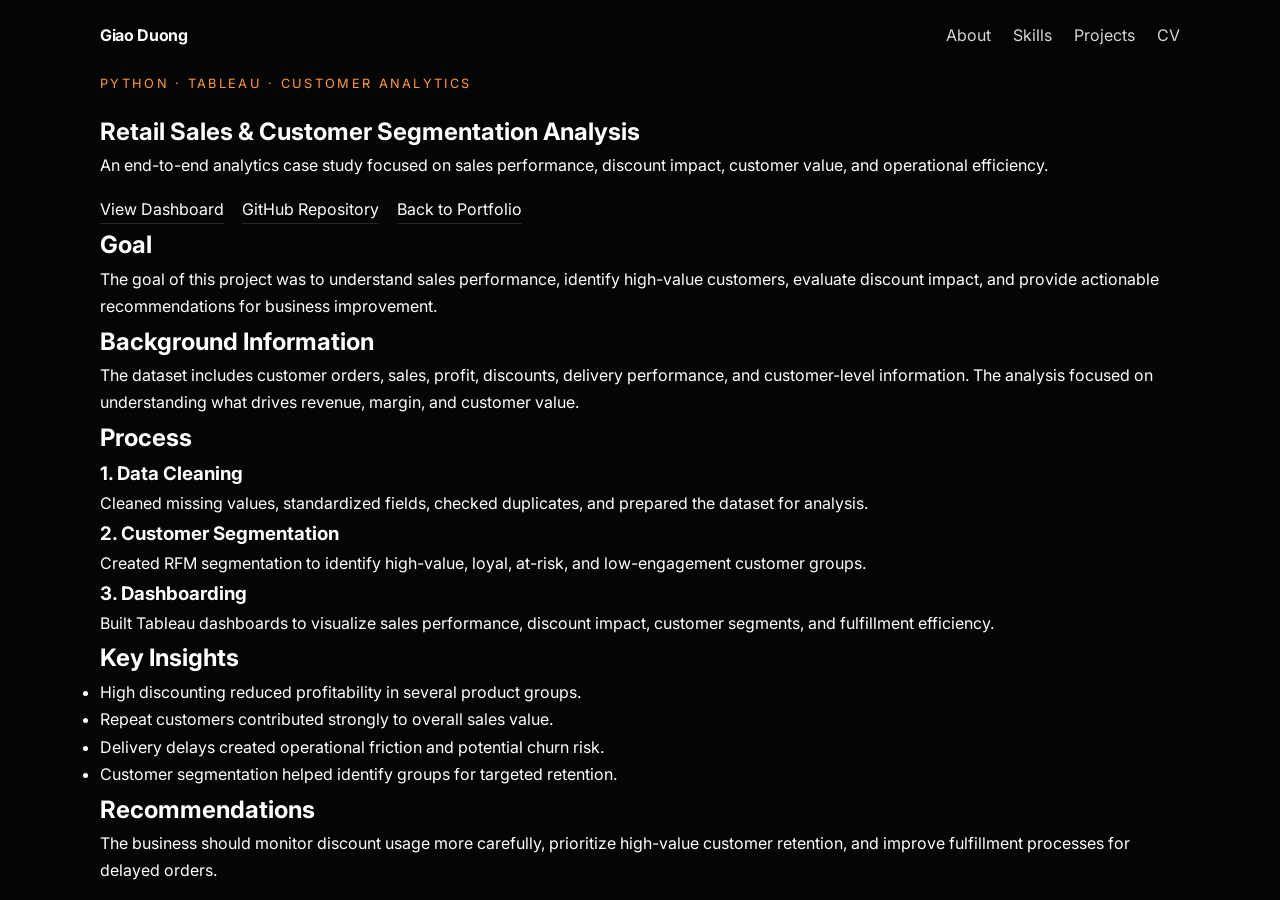
==== projects/retail-sales.html @ be59e24c "Create retail-sales.html" ====
<!DOCTYPE html>
<html lang="en">
<head>
  <meta charset="UTF-8" />
  <meta name="viewport" content="width=device-width, initial-scale=1.0" />
  <title>Retail Sales Case Study | Giao Duong</title>

  <link rel="preconnect" href="https://fonts.googleapis.com" />
  <link rel="preconnect" href="https://fonts.gstatic.com" crossorigin />
  <link
    href="https://fonts.googleapis.com/css2?family=Inter:wght@300;400;500;600;700;800&display=swap"
    rel="stylesheet"
  />

  <link rel="stylesheet" href="../style.css" />
</head>

<body>
  <header class="site-header">
    <div class="container nav">
      <a href="../index.html" class="brand">Giao Duong</a>

      <nav class="menu">
        <a href="../index.html#about">About</a>
        <a href="../index.html#skills">Skills</a>
        <a href="../index.html#projects">Projects</a>
        <a href="../index.html#cv">CV</a>
      </nav>
    </div>
  </header>

  <main>
    <section class="case-hero">
      <div class="container">
        <p class="eyebrow">PYTHON · TABLEAU · CUSTOMER ANALYTICS</p>

        <h1 class="case-title">
          Retail Sales & Customer Segmentation Analysis
        </h1>

        <p class="case-lead">
          An end-to-end analytics case study focused on sales performance,
          discount impact, customer value, and operational efficiency.
        </p>

        <div class="project-links">
          <a href="#">View Dashboard</a>
          <a href="#">GitHub Repository</a>
          <a href="../index.html#projects">Back to Portfolio</a>
        </div>
      </div>
    </section>

    <section class="case-section">
      <div class="container">
        <h2>Goal</h2>
        <p>
          The goal of this project was to understand sales performance,
          identify high-value customers, evaluate discount impact, and provide
          actionable recommendations for business improvement.
        </p>
      </div>
    </section>

    <section class="case-section">
      <div class="container">
        <h2>Background Information</h2>
        <p>
          The dataset includes customer orders, sales, profit, discounts,
          delivery performance, and customer-level information. The analysis
          focused on understanding what drives revenue, margin, and customer value.
        </p>
      </div>
    </section>

    <section class="case-section">
      <div class="container">
        <h2>Process</h2>

        <div class="case-grid">
          <div class="case-card">
            <h3>1. Data Cleaning</h3>
            <p>
              Cleaned missing values, standardized fields, checked duplicates,
              and prepared the dataset for analysis.
            </p>
          </div>

          <div class="case-card">
            <h3>2. Customer Segmentation</h3>
            <p>
              Created RFM segmentation to identify high-value, loyal, at-risk,
              and low-engagement customer groups.
            </p>
          </div>

          <div class="case-card">
            <h3>3. Dashboarding</h3>
            <p>
              Built Tableau dashboards to visualize sales performance,
              discount impact, customer segments, and fulfillment efficiency.
            </p>
          </div>
        </div>
      </div>
    </section>

    <section class="case-section">
      <div class="container">
        <h2>Key Insights</h2>

        <ul class="case-list">
          <li>High discounting reduced profitability in several product groups.</li>
          <li>Repeat customers contributed strongly to overall sales value.</li>
          <li>Delivery delays created operational friction and potential churn risk.</li>
          <li>Customer segmentation helped identify groups for targeted retention.</li>
        </ul>
      </div>
    </section>

    <section class="case-section">
      <div class="container">
        <h2>Recommendations</h2>

        <p>
          The business should monitor discount usage more carefully, prioritize
          high-value customer retention, and improve fulfillment processes for
          delayed orders.
        </p>
      </div>
    </section>
  </main>
</body>
</html>
---- style.css ----
:root {
  --bg: #050505;
  --bg-soft: #0d0d0d;
  --card: #101010;
  --line: #262626;
  --line-soft: #1b1b1b;
  --text: #ffffff;
  --muted: #c7c7c7;
  --muted-2: #ff9a3d;
  --accent: #ff7a00;
  --accent-dark: #e56700;
  --max-width: 1080px;
  --radius: 14px;
}

* {
  margin: 0;
  padding: 0;
  box-sizing: border-box; 
}

html {
  scroll-behavior: smooth;
}

body {
  font-family: "Inter", sans-serif;
  background: var(--bg);
  color: var(--text);
  line-height: 1.72;
}

img {
  display: block;
  max-width: 100%;
}

a {
  text-decoration: none;
  color: inherit;
}

.container {
  width: min(100% - 32px, var(--max-width));
  margin: 0 auto;
}

.site-header {
  position: sticky;
  top: 0;
  z-index: 50;
  background: rgba(5, 5, 5, 0.92);
  border-bottom: 1px solid transparent;
  backdrop-filter: blur(8px);
  transition: 0.25s ease;
}

.site-header.scrolled {
  border-bottom-color: var(--line);
}

.nav {
  min-height: 72px;
  display: flex;
  align-items: center;
  justify-content: space-between;
  gap: 20px;
}

.brand {
  font-weight: 700;
  letter-spacing: -0.02em;
}

.menu {
  display: flex;
  gap: 22px;
}

.menu a {
  color: #d6d6d6;
}

.menu a.active,
.menu a:hover {
  color: var(--accent);
}
.social-links a,
.project-links a,
.cv-contact a {
  color: var(--accent);
}
.social-links a:hover,
.project-links a:hover,
.cv-contact a:hover {
  color: #ffffff;
}

.section-title,
.section-mini-title,
.page-title,
.story-item h3,
.project-card h3,
.project-list-item h3,
.paper-item h3,
.publication-item h3,
.blog-item h3,
.cv-name,
.cv-block h3 {
  color: #ffffff;
}

.story-item p,
.project-card p,
.project-list-item p,
.paper-item p,
.publication-item p,
.blog-item p,
.cv-main p,
.cv-block p,
.about-content p {
  color: var(--muted);
}

.project-type,
.paper-org,
.story-meta,
.project-subtitle,
.paper-subtitle,
.blog-date,
.last-edited,
.stack-code {
  color: var(--muted-2);
}

.filter-chip.active {
  background: var(--accent);
  border-color: var(--accent);
  color: #ffffff;
}

.menu-toggle {
  display: none;
  width: 42px;
  height: 42px;
  border: 1px solid var(--line);
  background: transparent;
  border-radius: 12px;
  cursor: pointer;
  align-items: center;
  justify-content: center;
  flex-direction: column;
  gap: 5px;
}

.menu-toggle span {
  width: 18px;
  height: 2px;
  border-radius: 999px;
  background: var(--text);
}

.section {
  padding: 72px 0;
}

.hero {
  padding-top: 80px;
}

.hero-grid {
  display: grid;
  grid-template-columns: 1.2fr 0.8fr;
  gap: 40px;
  align-items: start;
}

.eyebrow {
  color: var(--muted-2);
  text-transform: uppercase;
  font-size: 0.8rem;
  letter-spacing: 0.18em;
  margin-bottom: 16px;
}

.hero h1 {
  font-size: clamp(2.2rem, 6vw, 4.5rem);
  line-height: 1.08;
  letter-spacing: -0.04em;
  font-weight: 800;
  max-width: 780px;
  margin-bottom: 20px;
}

.lead {
  max-width: 760px;
  color: var(--muted);
  font-size: 1.04rem;
  margin-bottom: 24px;
}

.socials {
  display: flex;
  flex-wrap: wrap;
  gap: 12px;
}

.socials a {
  color: var(--muted);
  border-bottom: 1px solid transparent;
  transition: 0.25s ease;
}

.socials a:hover {
  color: var(--text);
  border-color: var(--text);
}

.hero-side {
  display: grid;
  gap: 16px;
}

.portrait-card,
.secondary-card,
.story-item,
.project-card,
.project-list-item,
.paper-item,
.publication-item,
.blog-item,
.cv-main,
.cv-details {
  background: rgba(16, 16, 16, 0.92);
  border: 1px solid var(--line);
  border-radius: var(--radius);
}

.portrait-card {
  overflow: hidden;
}

.portrait-card img {
  width: 100%;
  aspect-ratio: 4 / 5;
  object-fit: cover;
}

.mini-note {
  padding: 18px;
  border: 1px solid var(--line);
  border-radius: var(--radius);
  background: #101010;
  color: var(--muted);
}

.section-head {
  margin-bottom: 24px;
}

.section-head h2 {
  font-size: clamp(1.6rem, 3vw, 2.2rem);
  letter-spacing: -0.03em;
}

.content-grid.two-col {
  display: grid;
  grid-template-columns: 1.15fr 0.85fr;
  gap: 20px;
}

.text-card {
  padding: 24px;
}

.text-card h3 {
  margin-bottom: 12px;
  font-size: 1.05rem;
}

.text-card p + p {
  margin-top: 14px;
}

.clean-list {
  list-style: none;
  display: grid;
  gap: 10px;
  color: var(--muted);
  margin-top: 10px;
}

.clean-list li {
  position: relative;
  padding-left: 16px;
}

.clean-list li::before {
  content: "–";
  position: absolute;
  left: 0;
  color: var(--muted-2);
}

.timeline {
  display: grid;
  gap: 16px;
}

.timeline-item {
  padding: 22px;
}

.timeline-item time,
.blog-item time {
  display: block;
  color: var(--muted-2);
  font-size: 0.92rem;
  margin-bottom: 8px;
}

.timeline-item h3,
.project-card h3,
.stack-item h3,
.blog-item h3 {
  font-size: 1.15rem;
  margin-bottom: 8px;
  letter-spacing: -0.02em;
}

.timeline-item p,
.project-card p,
.stack-item p,
.blog-item p,
.cv-box p {
  color: var(--muted);
}

.tag,
.project-meta {
  display: inline-block;
  color: var(--muted-2);
  font-size: 0.8rem;
  text-transform: uppercase;
  letter-spacing: 0.12em;
  margin-bottom: 10px;
}

.projects-grid {
  display: grid;
  grid-template-columns: repeat(2, 1fr);
  gap: 18px;
}

.project-card {
  padding: 22px;
}

.project-links {
  display: flex;
  gap: 18px;
  margin-top: 16px;
}

.project-links a {
  color: var(--text);
  border-bottom: 1px solid var(--line);
}

.stack-list,
.blog-list {
  display: grid;
  gap: 16px;
}

.stack-item {
  display: grid;
  grid-template-columns: 72px 1fr;
  gap: 18px;
  padding: 22px;
  align-items: start;
}

.stack-code {
  color: var(--muted-2);
  font-weight: 700;
  font-size: 0.95rem;
  letter-spacing: 0.08em;
}

.blog-item {
  padding: 22px;
}

.cv-box {
  padding: 26px;
  display: flex;
  align-items: center;
  justify-content: space-between;
  gap: 18px;
}

.cv-actions {
  display: flex;
  flex-wrap: wrap;
  gap: 12px;
}

.btn {
  display: inline-flex;
  align-items: center;
  justify-content: center;
  min-height: 46px;
  padding: 0 18px;
  border-radius: 999px;
  background: var(--accent);
  color:#ffffff;
  font-weight: 700;
}
.btn:hover {
  background: var(--accent-dark);
}

.btn-outline {
  background: transparent;
  color: #ffffff;
  border: 1px solid var(--line);
}

.to-top {
  position: fixed;
  right: 18px;
  bottom: 18px;
  width: 42px;
  height: 42px;
  border-radius: 999px;
  border: 1px solid var(--line);
  background: rgba(16, 16, 16, 0.95);
  color: var(--accent);
  cursor: pointer;
  opacity: 0;
  pointer-events: none;
  transform: translateY(10px);
  transition: 0.25s ease;
}

.to-top.show {
  opacity: 1;
  pointer-events: auto;
  transform: translateY(0);
}

.reveal {
  opacity: 0;
  transform: translateY(18px);
  transition: opacity 0.7s ease, transform 0.7s ease;
}

.reveal.visible {
  opacity: 1;
  transform: translateY(0);
}

.delay-1 { transition-delay: 0.08s; }
.delay-2 { transition-delay: 0.16s; }

@media (max-width: 900px) {
  .hero-grid,
  .content-grid.two-col,
  .projects-grid,
  .cv-box,
  .stack-item {
    grid-template-columns: 1fr;
  }

  .cv-box {
    align-items: flex-start;
  }
}

@media (max-width: 760px) {
  .menu-toggle {
    display: inline-flex;
  }

  .menu {
    display: none;
    position: absolute;
    top: calc(100% + 8px);
    right: 16px;
    left: 16px;
    padding: 16px;
    background: #111111;
    border: 1px solid var(--line);
    border-radius: 16px;
    flex-direction: column;
    gap: 12px;
  }

  .menu.open {
    display: flex;
  }

  .section {
    padding: 56px 0;
  }

  .hero {
    padding-top: 56px;
  }

  .text-card,
  .timeline-item,
  .project-card,
  .stack-item,
  .blog-item,
  .cv-box {
    padding: 18px;
  }
}
.status-badge {
  display: inline-flex;
  align-items: center;
  gap: 10px;
  padding: 10px 18px;
  border-radius: 999px;
  background: rgba(255, 255, 255, 0.05);
  border: 1px solid #2a2a2a;
  color: #d1d5db;
  font-family: "Inter", sans-serif;
  font-size: 0.95rem;
  font-weight: 500;
  backdrop-filter: blur(10px);
  box-shadow: inset 0 0 0 1px rgba(255, 255, 255, 0.02);
}

.status-dot {
  width: 10px;
  height: 10px;
  background-color: #22c55e;
  border-radius: 50%;
  box-shadow: 0 0 8px rgba(34, 197, 94, 0.7);
}
/* Section cards - orange border style */
.section:not(.hero) > .container {
  position: relative;
  padding: 42px;
  border-radius: 28px;

  background: rgba(16, 16, 16, 0.92);
  backdrop-filter: blur(14px);

  border: 1px solid rgba(16, 16, 16, 0.92);

  box-shadow:
    0 20px 60px rgba(0, 0, 0, 0.5),
    inset 0 1px 0 rgba(255, 255, 255, 0.04);
}

/* Glow cam nhẹ phía sau */
.section:not(.hero) > .container::before {
  content: "";
  position: absolute;
  inset: -1px;
  border-radius: 28px;

  background: linear-gradient(
    135deg,
    rgba(255, 122, 0, 0.25),
    transparent 40%
  );

  filter: blur(40px);
  opacity: 0.4;
  z-index: -1;
}
.section:not(.hero) > .container {
  border: 1px solid transparent;

  background:
    linear-gradient(#0c0c0c, #0c0c0c) padding-box,
    linear-gradient(
      135deg,
      rgba(255,122,0,0.6),
      rgba(255,255,255,0.08)
    ) border-box;
}
.section:not(.hero) > .container {
  transition: all 0.3s ease;
}

.section:not(.hero) > .container:hover {
  border-color: rgba(255, 122, 0, 0.5);
  transform: translateY(-2px);
}
/* About layout */
.about-grid {
  display: grid;
  grid-template-columns: 1.2fr 0.8fr;
  gap: 32px;
  align-items: center;
}

/* Text */
.about-text p {
  margin-bottom: 16px;
  color: var(--muted);
  line-height: 1.7;
}

/* Image */
.about-image {
  position: relative;
  border-radius: 20px;
  overflow: hidden;

  border: 1px solid rgba(255, 122, 0, 0.3);

  background: rgba(16,16,16,0.8);
}

/* Image size */
.about-image img {
  width: 100%;
  height: 100%;
  object-fit: cover;
  aspect-ratio: 4 / 5;
  display: block;
}

/* Glow nhẹ giống style bạn đang dùng */
.about-image::before {
  content: "";
  position: absolute;
  inset: -1px;
  border-radius: 20px;

  background: linear-gradient(
    135deg,
    rgba(255,122,0,0.25),
    transparent 50%
  );

  filter: blur(30px);
  opacity: 0.4;
  z-index: -1;
}

/* Hover nhẹ */
.about-image img {
  transition: transform 0.4s ease;
}

.about-image:hover img {
  transform: scale(1.05);
}
@media (max-width: 900px) {
  .about-grid {
    grid-template-columns: 1fr;
  }

  .about-image {
    order: -1; 
  }
}
.about-grid {
  grid-template-columns: 1.4fr 0.6fr;
}
.about-image {
  border-radius: 28px;
}

.tech-stack {
  display: grid;
  gap: 0;
  border-top: 1px solid var(--line);
}

.tech-row {
  display: grid;
  grid-template-columns: 230px 1fr;
  gap: 28px;
  padding: 24px 0;
  border-bottom: 1px solid var(--line);
  align-items: start;
}

.tech-title {
  color: var(--accent);
  font-size: 0.86rem;
  font-weight: 700;
  letter-spacing: 0.14em;
  text-transform: uppercase;
}

.tech-tags {
  display: flex;
  flex-wrap: wrap;
  gap: 10px;
}

.tech-tags span {
  display: inline-flex;
  align-items: center;
  min-height: 34px;
  padding: 7px 13px;
  border-radius: 999px;
  background: rgba(255, 122, 0, 0.08);
  border: 1px solid rgba(255, 122, 0, 0.22);
  color: var(--muted);
  font-size: 0.94rem;
  line-height: 1;
}

.tech-tags span:hover {
  color: #ffffff;
  border-color: rgba(255, 122, 0, 0.45);
  background: rgba(255, 122, 0, 0.14);
}

@media (max-width: 760px) {
  .tech-row {
    grid-template-columns: 1fr;
    gap: 12px;
  }
}
.experience-list {
  border-top: 1px solid var(--line);
}

.experience-item {
  display: grid;
  grid-template-columns: 220px 1fr;
  gap: 40px;
  padding: 32px 0;
  border-bottom: 1px solid var(--line);
}

.experience-time {
  color: var(--accent);
  font-size: 0.95rem;
  font-weight: 600;
}

.experience-type {
  color: var(--muted-2);
  text-transform: uppercase;
  letter-spacing: 0.14em;
  font-size: 0.78rem;
  font-weight: 700;
  margin-bottom: 8px;
}

.experience-content h3 {
  color: #ffffff;
  font-size: 1.2rem;
  margin-bottom: 4px;
}

.experience-role {
  color: var(--muted);
  font-weight: 600;
  margin-bottom: 10px;
}

.experience-content p:last-child {
  color: var(--muted);
  max-width: 820px;
  line-height: 1.7;
}

@media (max-width: 760px) {
  .experience-item {
    grid-template-columns: 1fr;
    gap: 10px;
    padding: 26px 0;
  }
}
/* =========================
   Mobile Responsive Fix
========================= */

@media (max-width: 900px) {
  .container {
    width: min(100% - 28px, var(--max-width));
  }

  .hero-grid,
  .about-grid,
  .projects-grid,
  .case-grid {
    grid-template-columns: 1fr;
  }

  .hero-side {
    order: -1;
  }

  .section-card {
    padding: 28px;
  }
  
  .portrait-card {
    max-width: 360px;
    margin: 0 auto;
  }
}

@media (max-width: 760px) {
  body {
    line-height: 1.6;
  }

  .nav {
    min-height: 64px;
  }

  .brand {
    font-size: 0.95rem;
  }

  .menu-toggle {
    display: inline-flex;
  }

  .menu {
    display: none;
    position: absolute;
    top: calc(100% + 8px);
    right: 14px;
    left: 14px;
    padding: 16px;
    background: #111111;
    border: 1px solid var(--line);
    border-radius: 16px;
    flex-direction: column;
    gap: 12px;
    z-index: 100;
  }

  .menu.open {
    display: flex;
  }

  .section {
    padding: 42px 0;
  }

  .hero {
    padding-top: 42px;
  }

  .hero h1 {
    font-size: clamp(2.4rem, 12vw, 4rem);
    line-height: 1.02;
    letter-spacing: -0.05em;
  }

  .lead {
    font-size: 0.98rem;
  }

  .section-head h2,
  .section-title {
    font-size: 2rem;
  }

  .section-card,
  .text-card,
  .timeline-item,
  .project-card,
  .stack-item,
  .blog-item,
  .cv-box {
    padding: 22px;
    border-radius: 20px;
  }

  .about-grid {
    grid-template-columns: 1fr;
    gap: 22px;
  }

  .about-image {
    order: -1;
  }

  .experience-item,
  .tech-row,
  .stack-item {
    grid-template-columns: 1fr;
    gap: 12px;
  }

  .projects-grid {
    grid-template-columns: 1fr;
  }

  .cv-box {
    flex-direction: column;
    align-items: flex-start;
  }

  .project-links,
  .socials,
  .cv-actions {
    flex-wrap: wrap;
  }

  .status-badge {
    width: fit-content;
    font-size: 0.85rem;
    padding: 8px 14px;
  }
}

@media (max-width: 480px) {
  .container {
    width: min(100% - 22px, var(--max-width));
  }

  .hero h1 {
    font-size: 2.55rem;
  }

  .section-card {
    padding: 18px;
  }

  .project-card,
  .timeline-item,
  .stack-item,
  .cv-box {
    padding: 18px;
  }

  .tech-tags {
    gap: 8px;
  }

  .tech-tags span,
  .tech-tags a {
    font-size: 0.84rem;
    padding: 7px 11px;
  }

  .to-top {
    right: 14px;
    bottom: 14px;
  }
}
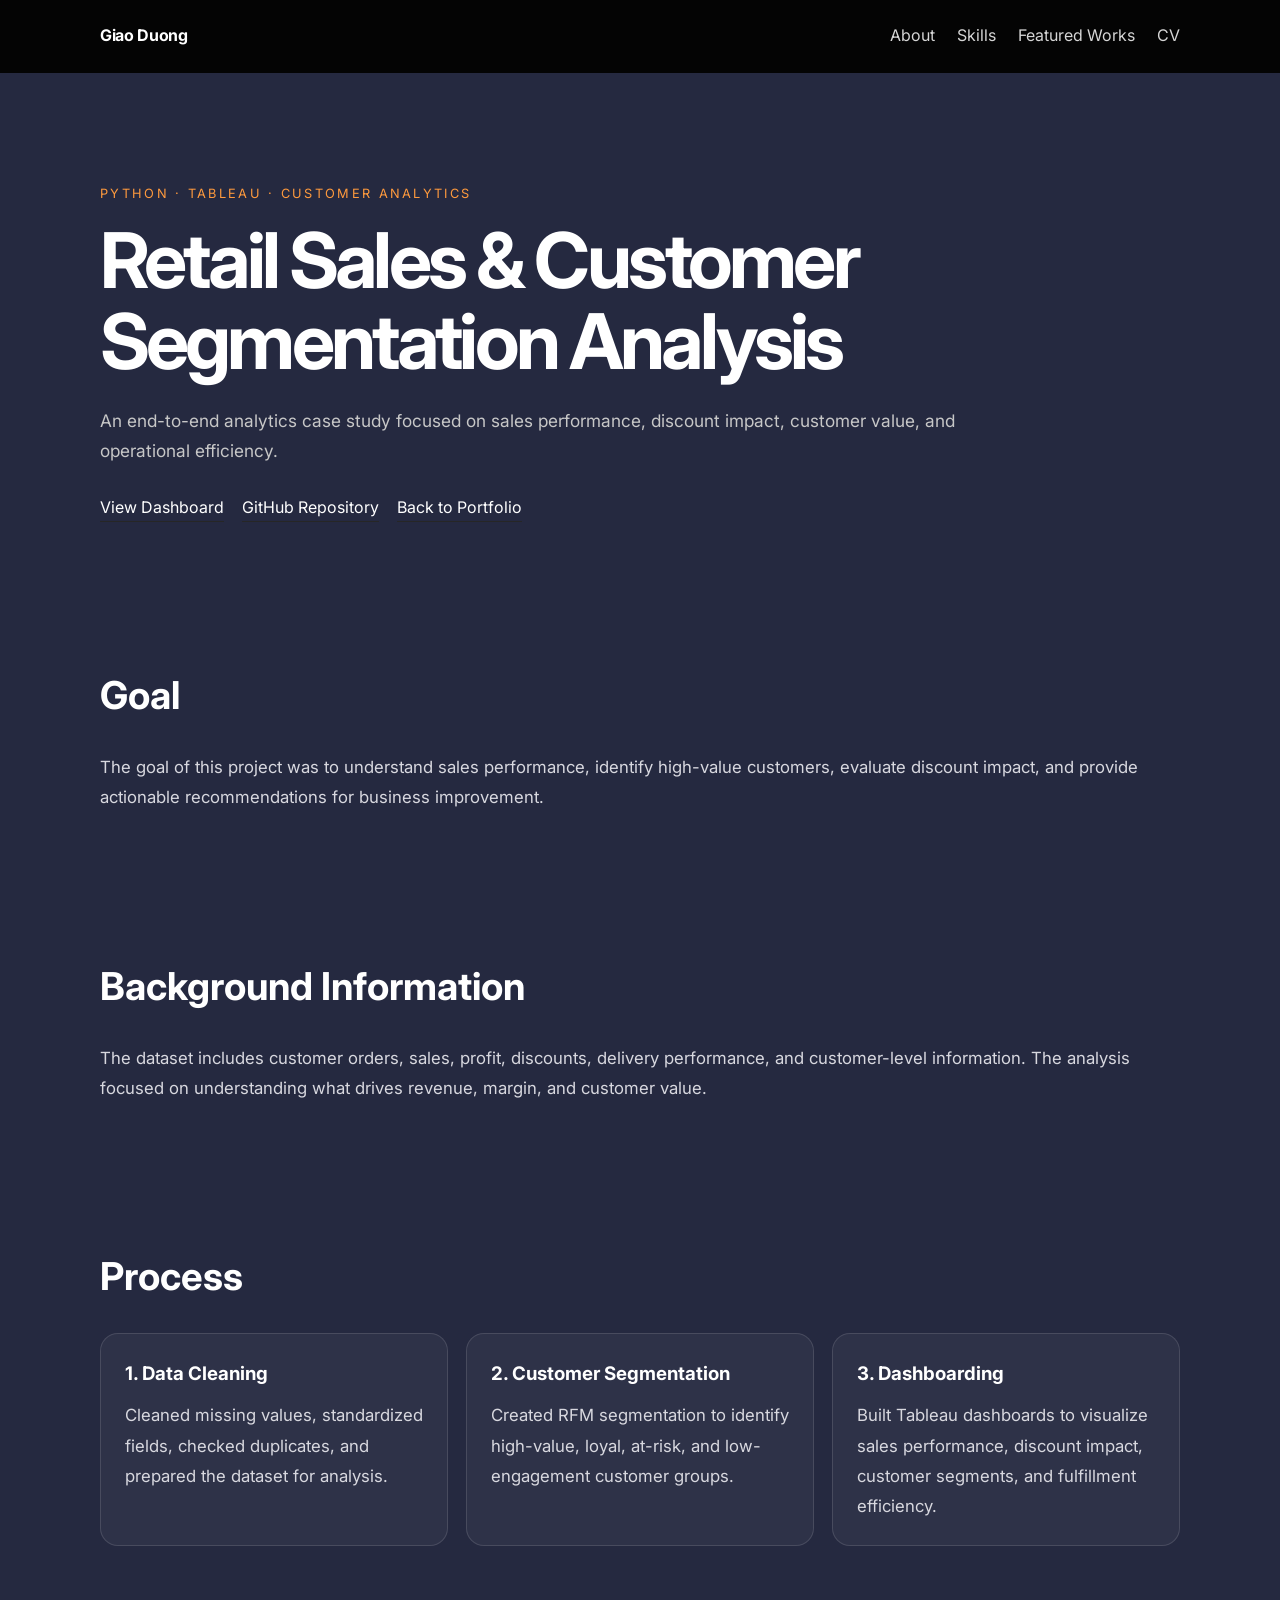
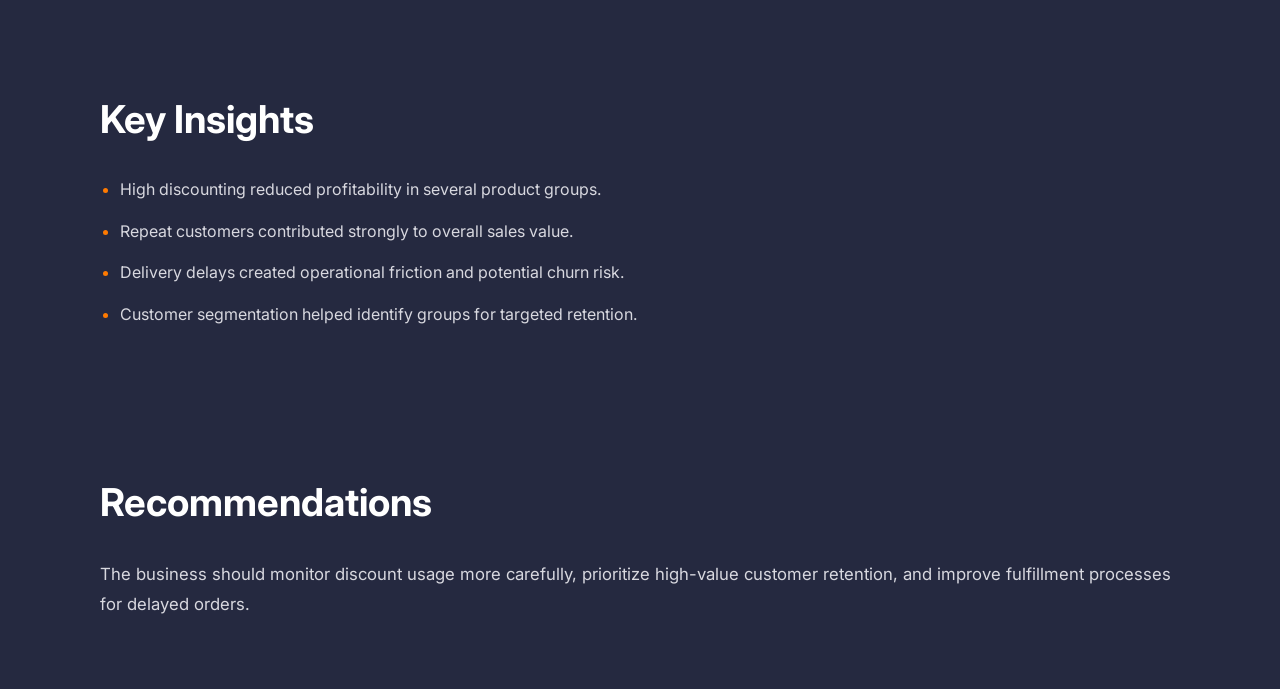
==== commit 6aa1a8d6: "Update retail-sales.html" ====
--- a/projects/retail-sales.html
+++ b/projects/retail-sales.html
@@ -23,7 +23,7 @@
       <nav class="menu">
         <a href="../index.html#about">About</a>
         <a href="../index.html#skills">Skills</a>
-        <a href="../index.html#projects">Projects</a>
+        <a href="../index.html#projects">Featured Works</a>
         <a href="../index.html#cv">CV</a>
       </nav>
     </div>
--- a/style.css
+++ b/style.css
@@ -776,6 +776,84 @@
     padding: 26px 0;
   }
 }
+/* Case Study Pages */
+.case-hero {
+  padding: 110px 0 70px;
+  background: #252940;
+}
+
+.case-title {
+  max-width: 1000px;
+  font-size: clamp(2.4rem, 6vw, 4.8rem);
+  line-height: 1.05;
+  letter-spacing: -0.05em;
+  margin-bottom: 24px;
+  color: #ffffff;
+}
+
+.case-lead {
+  max-width: 900px;
+  color: var(--muted);
+  font-size: 1.08rem;
+  margin-bottom: 28px;
+}
+
+.case-section {
+  padding: 70px 0;
+  background: #252940;
+}
+
+.case-section .container {
+  max-width: 1100px;
+}
+
+.case-section h2 {
+  font-size: clamp(1.8rem, 3vw, 2.6rem);
+  margin-bottom: 24px;
+  color: #ffffff;
+}
+
+.case-section p {
+  color: #d8d8df;
+  font-size: 1.05rem;
+  max-width: 1100px;
+  line-height: 1.8;
+}
+
+.case-grid {
+  display: grid;
+  grid-template-columns: repeat(3, 1fr);
+  gap: 18px;
+}
+
+.case-card {
+  padding: 24px;
+  border-radius: 18px;
+  background: rgba(255, 255, 255, 0.045);
+  border: 1px solid rgba(255, 255, 255, 0.12);
+}
+
+.case-card h3 {
+  margin-bottom: 10px;
+  color: #ffffff;
+}
+
+.case-list {
+  display: grid;
+  gap: 14px;
+  color: #d8d8df;
+  padding-left: 20px;
+}
+
+.case-list li::marker {
+  color: var(--accent);
+}
+
+@media (max-width: 900px) {
+  .case-grid {
+    grid-template-columns: 1fr;
+  }
+}
 /* =========================
    Mobile Responsive Fix
 ========================= */
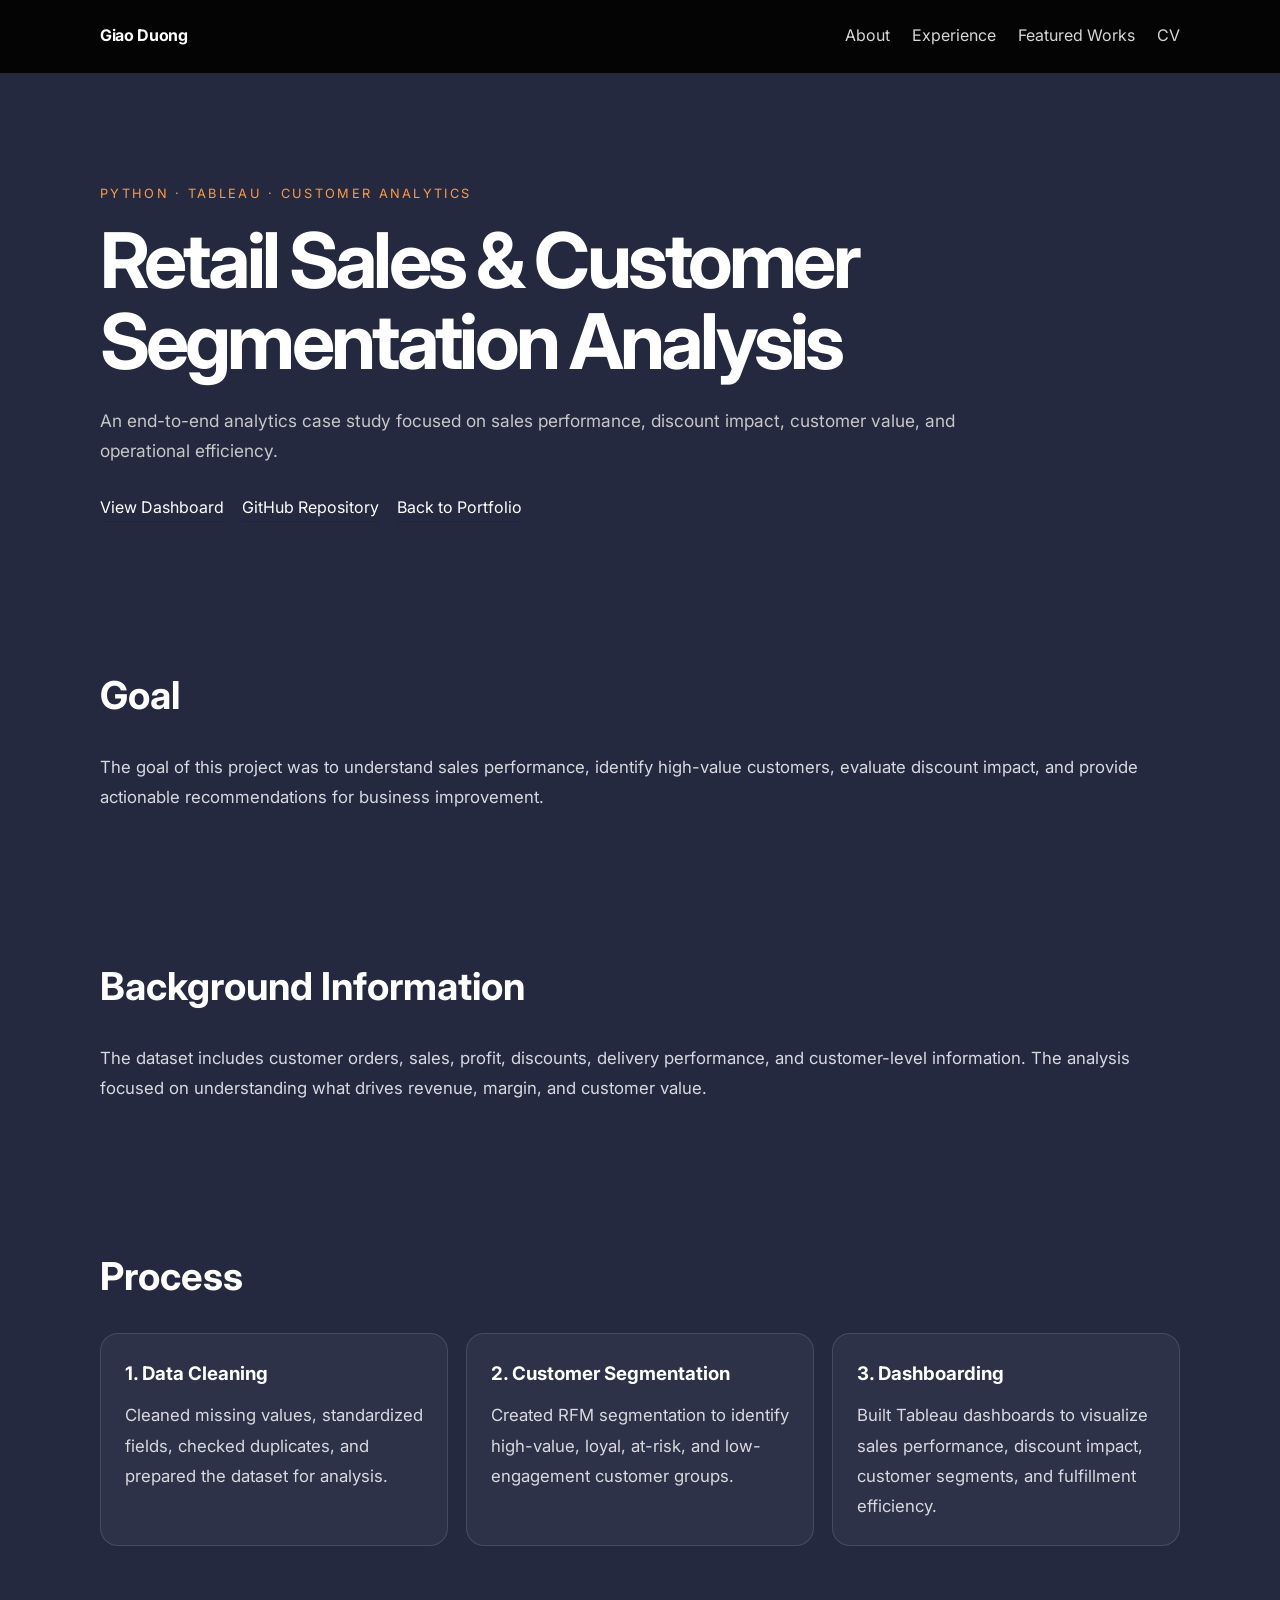
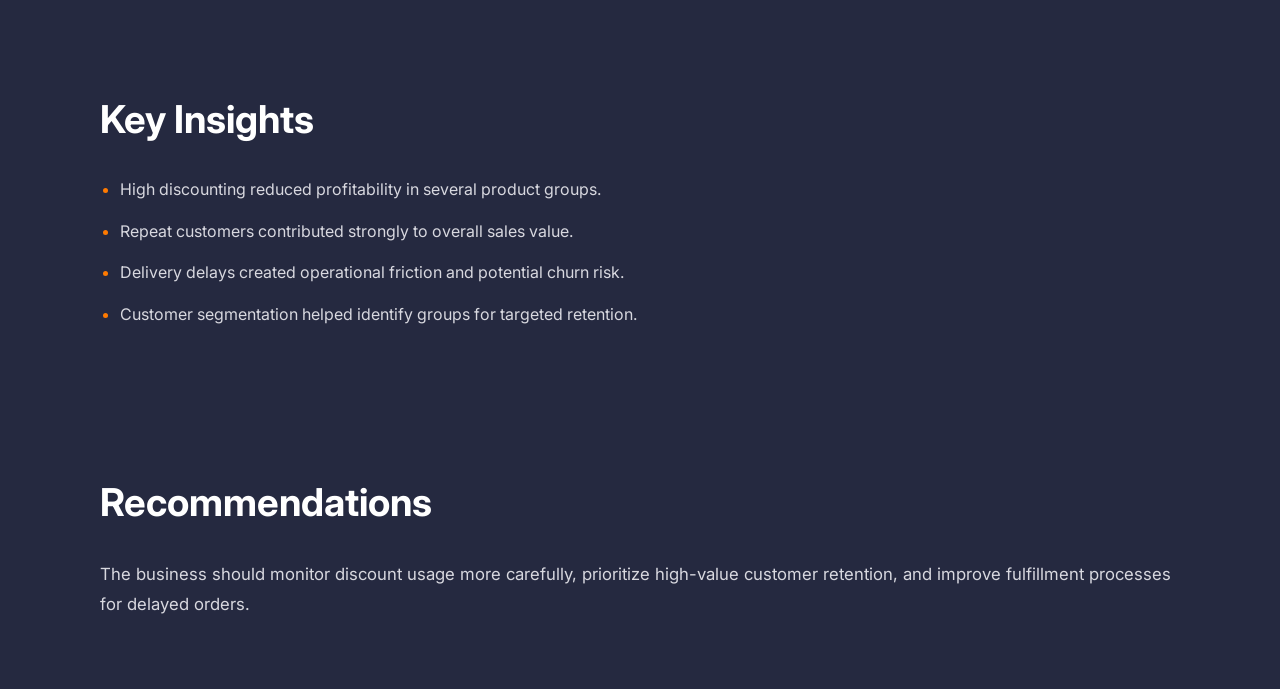
==== commit 7fae8ba9: "Update retail-sales.html" ====
--- a/projects/retail-sales.html
+++ b/projects/retail-sales.html
@@ -22,7 +22,7 @@
 
       <nav class="menu">
         <a href="../index.html#about">About</a>
-        <a href="../index.html#skills">Skills</a>
+        <a href="../index.html#experience">Experience</a>
         <a href="../index.html#projects">Featured Works</a>
         <a href="../index.html#cv">CV</a>
       </nav>
--- a/style.css
+++ b/style.css
@@ -854,6 +854,92 @@
     grid-template-columns: 1fr;
   }
 }
+
+.case-hero-image img {
+  width: 100%;
+  height: 480px;
+  object-fit: cover;
+  opacity: 0.92;
+}
+
+.info-grid,
+.pain-grid {
+  display: grid;
+  grid-template-columns: repeat(4, 1fr);
+  gap: 18px;
+}
+
+.info-card,
+.pain-card {
+  padding: 24px;
+  border-radius: 20px;
+
+  background:
+    linear-gradient(#111111, #111111) padding-box,
+    linear-gradient(
+      135deg,
+      rgba(255,122,0,0.55),
+      rgba(255,255,255,0.06)
+    ) border-box;
+
+  border: 1px solid transparent;
+}
+
+.info-card span {
+  display: block;
+  color: var(--accent);
+  margin-bottom: 10px;
+  font-size: 0.85rem;
+  text-transform: uppercase;
+  letter-spacing: 0.12em;
+}
+
+.pain-icon {
+  font-size: 2rem;
+  margin-bottom: 14px;
+}
+
+.case-text {
+  max-width: 900px;
+  display: grid;
+  gap: 22px;
+}
+
+.table-wrapper {
+  overflow-x: auto;
+}
+
+.case-table {
+  width: 100%;
+  border-collapse: collapse;
+}
+
+.case-table th,
+.case-table td {
+  padding: 18px;
+  border: 1px solid rgba(255,255,255,0.08);
+  text-align: left;
+}
+
+.case-table th {
+  color: #ffffff;
+  background: rgba(255,122,0,0.08);
+}
+
+.case-table td {
+  color: #d8d8df;
+}
+
+@media (max-width: 900px) {
+  .info-grid,
+  .pain-grid {
+    grid-template-columns: 1fr;
+  }
+
+  .case-hero-image img {
+    height: 260px;
+  }
+}
 /* =========================
    Mobile Responsive Fix
 ========================= */
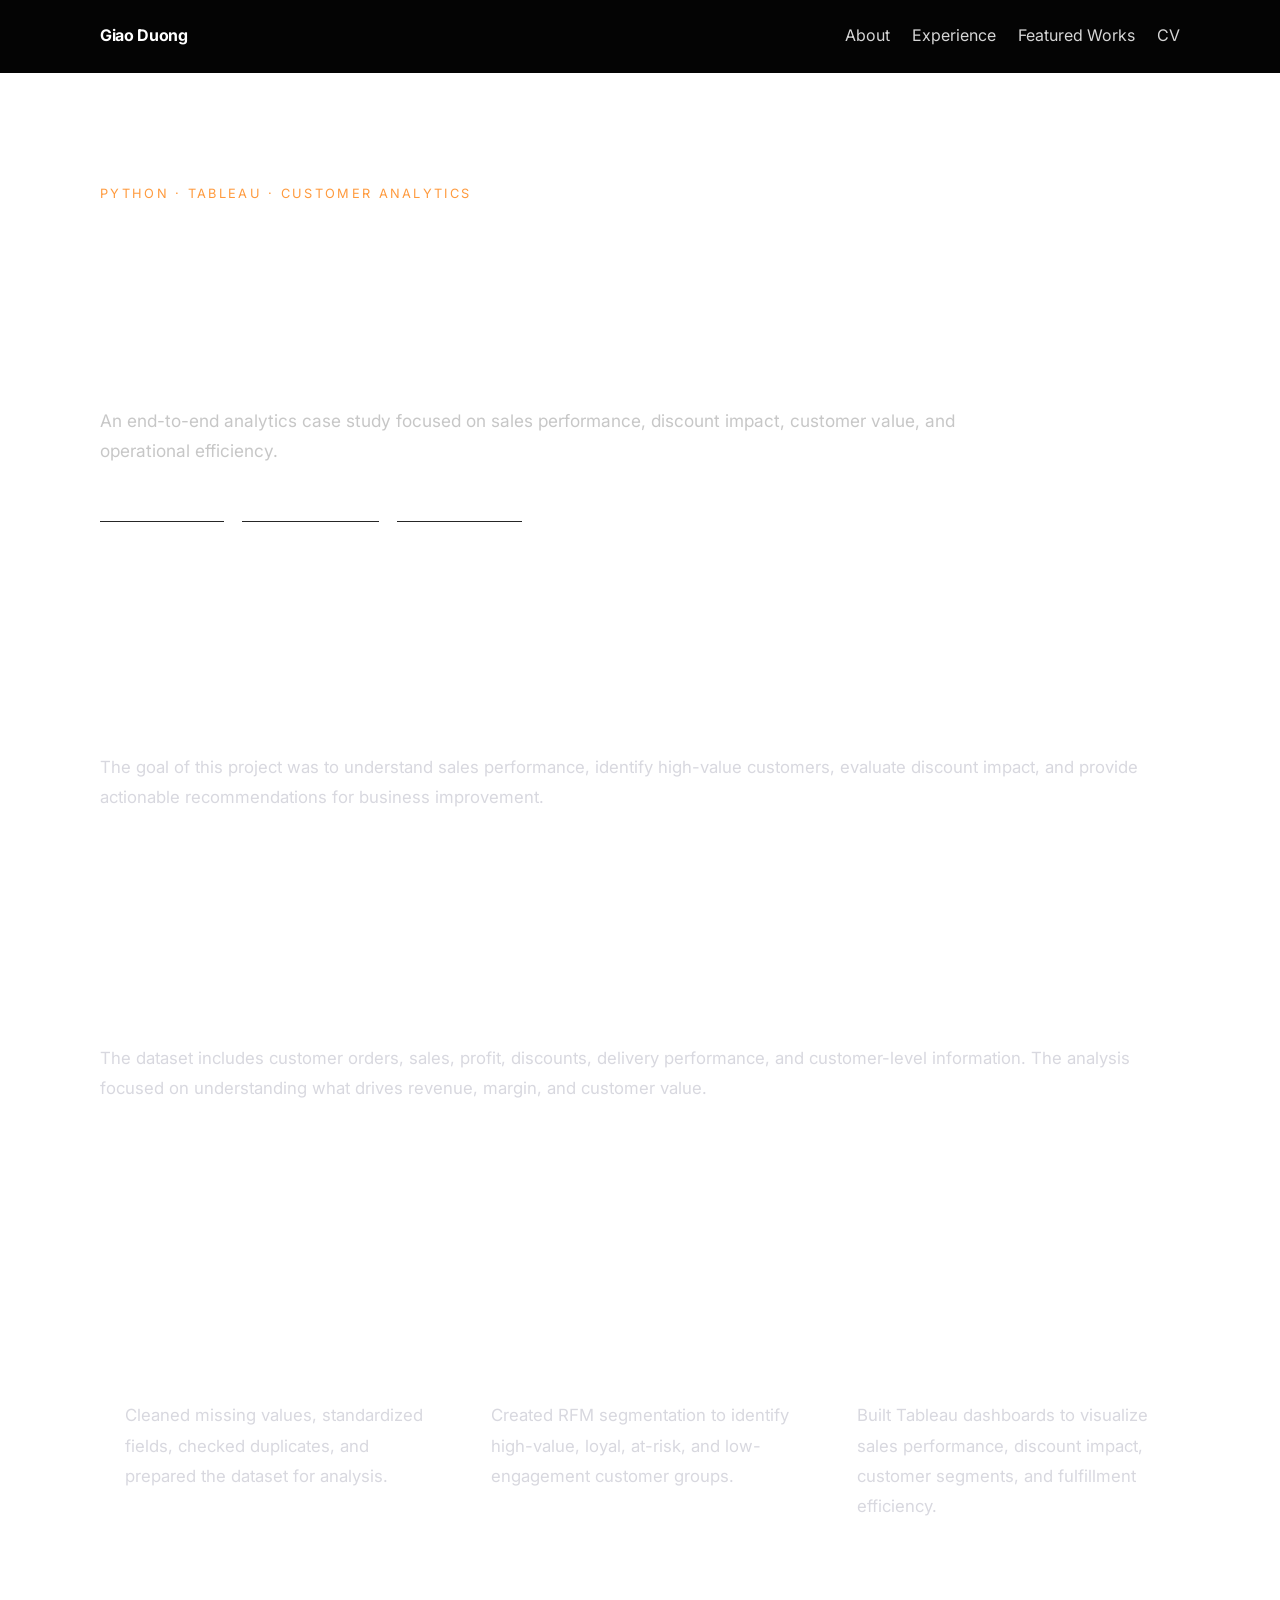
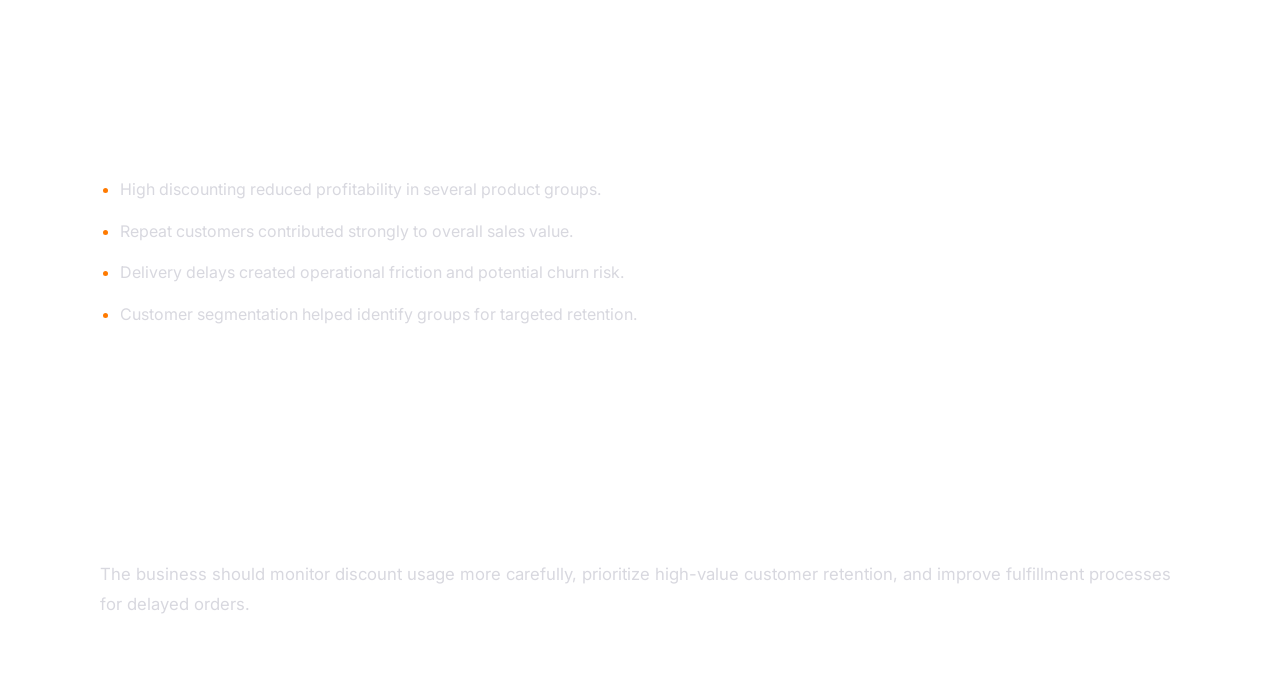
==== commit 882a3d2a: "Update retail-sales.html" ====
--- a/projects/retail-sales.html
+++ b/projects/retail-sales.html
@@ -23,7 +23,7 @@
       <nav class="menu">
         <a href="../index.html#about">About</a>
         <a href="../index.html#experience">Experience</a>
-        <a href="../index.html#projects">Featured Works</a>
+        <a href="../index.html#Featured Works">Featured Works</a>
         <a href="../index.html#cv">CV</a>
       </nav>
     </div>
@@ -46,7 +46,7 @@
         <div class="project-links">
           <a href="#">View Dashboard</a>
           <a href="#">GitHub Repository</a>
-          <a href="../index.html#projects">Back to Portfolio</a>
+          <a href="../index.html#Featured Works">Back to Portfolio</a>
         </div>
       </div>
     </section>
--- a/style.css
+++ b/style.css
@@ -779,7 +779,7 @@
 /* Case Study Pages */
 .case-hero {
   padding: 110px 0 70px;
-  background: #252940;
+  background: #ffffff;
 }
 
 .case-title {
@@ -800,7 +800,7 @@
 
 .case-section {
   padding: 70px 0;
-  background: #252940;
+  background: #ffffff;
 }
 
 .case-section .container {
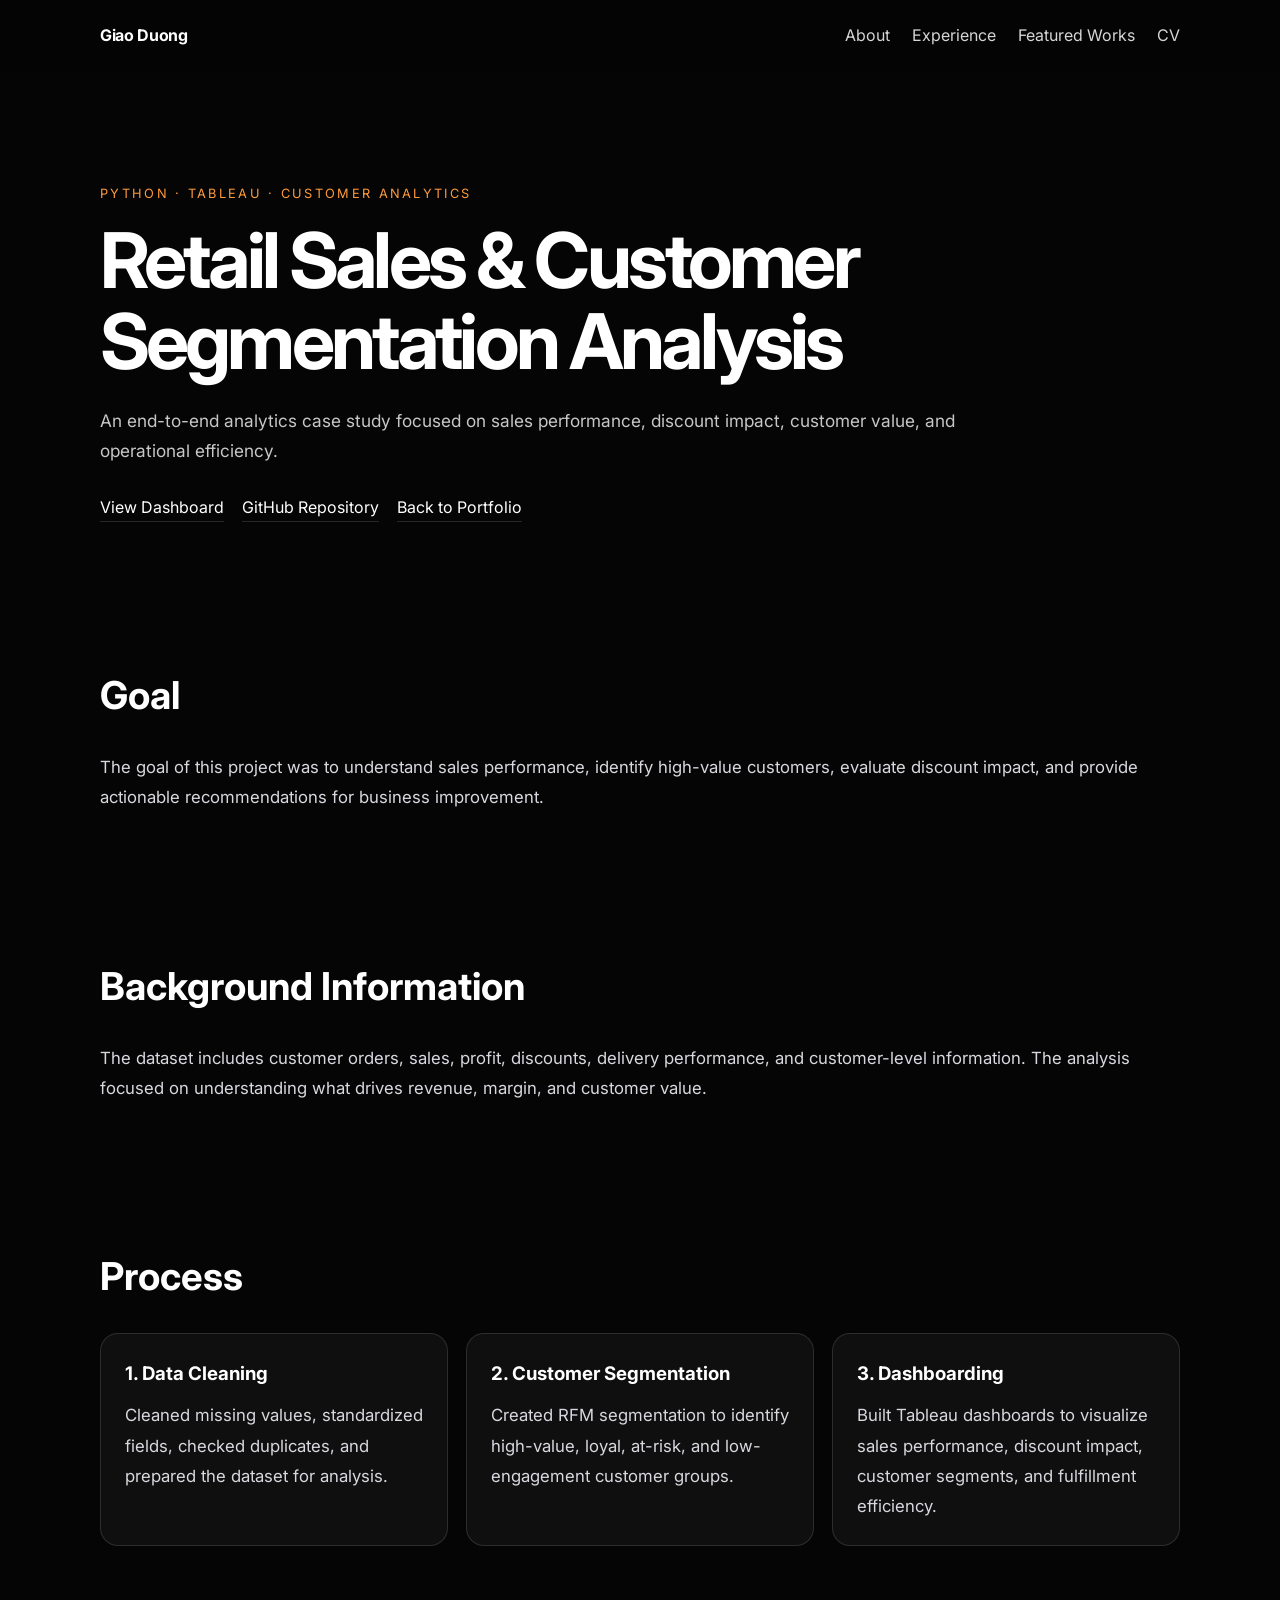
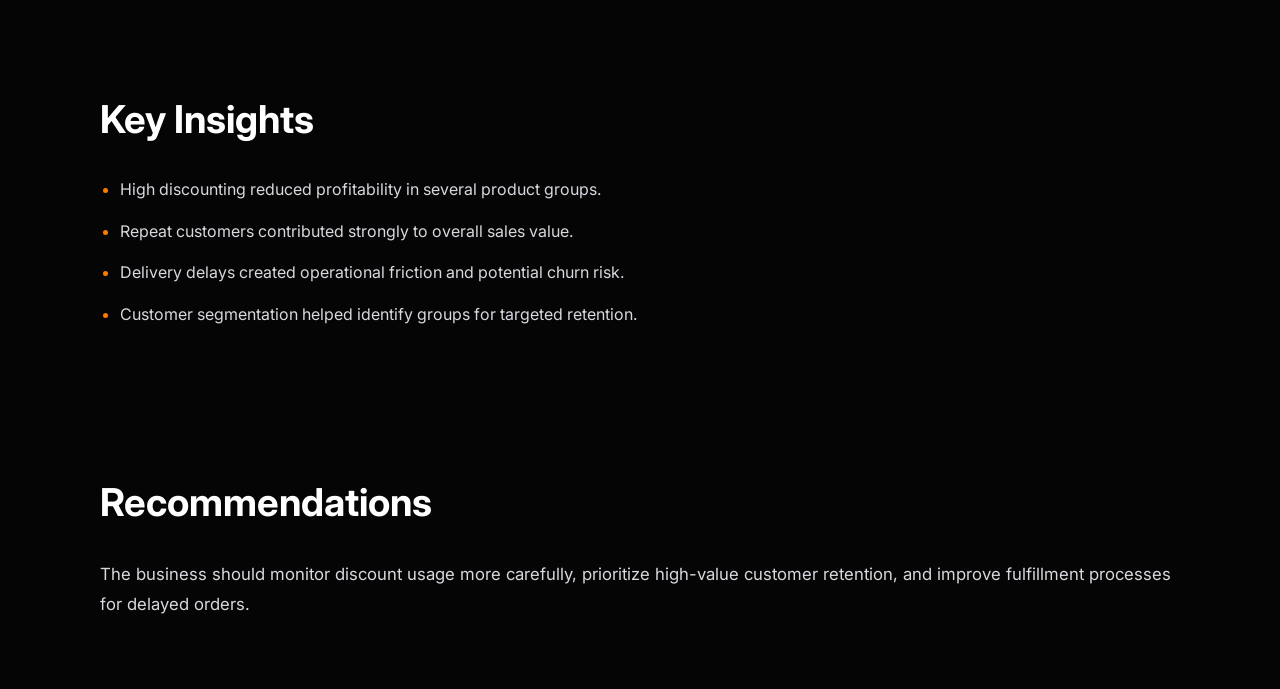
==== commit e389259f: "Update retail-sales.html" ====
--- a/projects/retail-sales.html
+++ b/projects/retail-sales.html
@@ -44,7 +44,7 @@
         </p>
 
         <div class="project-links">
-          <a href="#">View Dashboard</a>
+          <a href="https://public.tableau.com/app/profile/nguyen.quynh.giao.duong/viz/OFRetailPerformanceCustomerInsights/Story1#1">View Dashboard</a>
           <a href="#">GitHub Repository</a>
           <a href="../index.html#Featured Works">Back to Portfolio</a>
         </div>
--- a/style.css
+++ b/style.css
@@ -779,7 +779,7 @@
 /* Case Study Pages */
 .case-hero {
   padding: 110px 0 70px;
-  background: #ffffff;
+  background: #rgba(5, 5, 5, 0.92);
 }
 
 .case-title {
@@ -800,7 +800,7 @@
 
 .case-section {
   padding: 70px 0;
-  background: #ffffff;
+  background: #rgba(5, 5, 5, 0.92);
 }
 
 .case-section .container {
@@ -857,7 +857,7 @@
 
 .case-hero-image img {
   width: 100%;
-  height: 480px;
+  height: 500px;
   object-fit: cover;
   opacity: 0.92;
 }
@@ -937,8 +937,83 @@
   }
 
   .case-hero-image img {
-    height: 260px;
-  }
+    height: 300px;
+  }
+}
+/* BPMN Collapsible */
+.bpmn-dropdown {
+  margin-top: 36px;
+  border-radius: 22px;
+  overflow: hidden;
+
+  background:
+    linear-gradient(#111111, #111111) padding-box,
+    linear-gradient(
+      135deg,
+      rgba(255,122,0,0.5),
+      rgba(255,255,255,0.06)
+    ) border-box;
+
+  border: 1px solid transparent;
+}
+
+/* Header */
+.bpmn-dropdown summary {
+  list-style: none;
+  cursor: pointer;
+
+  display: flex;
+  align-items: center;
+  justify-content: space-between;
+
+  gap: 16px;
+
+  padding: 22px 26px;
+
+  color: #ffffff;
+  font-weight: 600;
+  font-size: 1rem;
+
+  transition: 0.3s ease;
+}
+
+/* Remove default arrow */
+.bpmn-dropdown summary::-webkit-details-marker {
+  display: none;
+}
+
+/* Hover */
+.bpmn-dropdown summary:hover {
+  background: rgba(255,122,0,0.05);
+}
+
+/* Small text */
+.bpmn-dropdown summary span {
+  color: var(--muted);
+  font-size: 0.9rem;
+  font-weight: 400;
+}
+
+/* Open state */
+.bpmn-dropdown[open] summary {
+  border-bottom: 1px solid rgba(255,255,255,0.06);
+}
+
+/* Content */
+.bpmn-content {
+  padding: 26px;
+}
+
+/* Description */
+.bpmn-note {
+  color: var(--muted);
+  margin-bottom: 22px;
+  line-height: 1.7;
+}
+
+/* Smooth image */
+.bpmn-content img {
+  border-radius: 20px;
 }
 /* =========================
    Mobile Responsive Fix
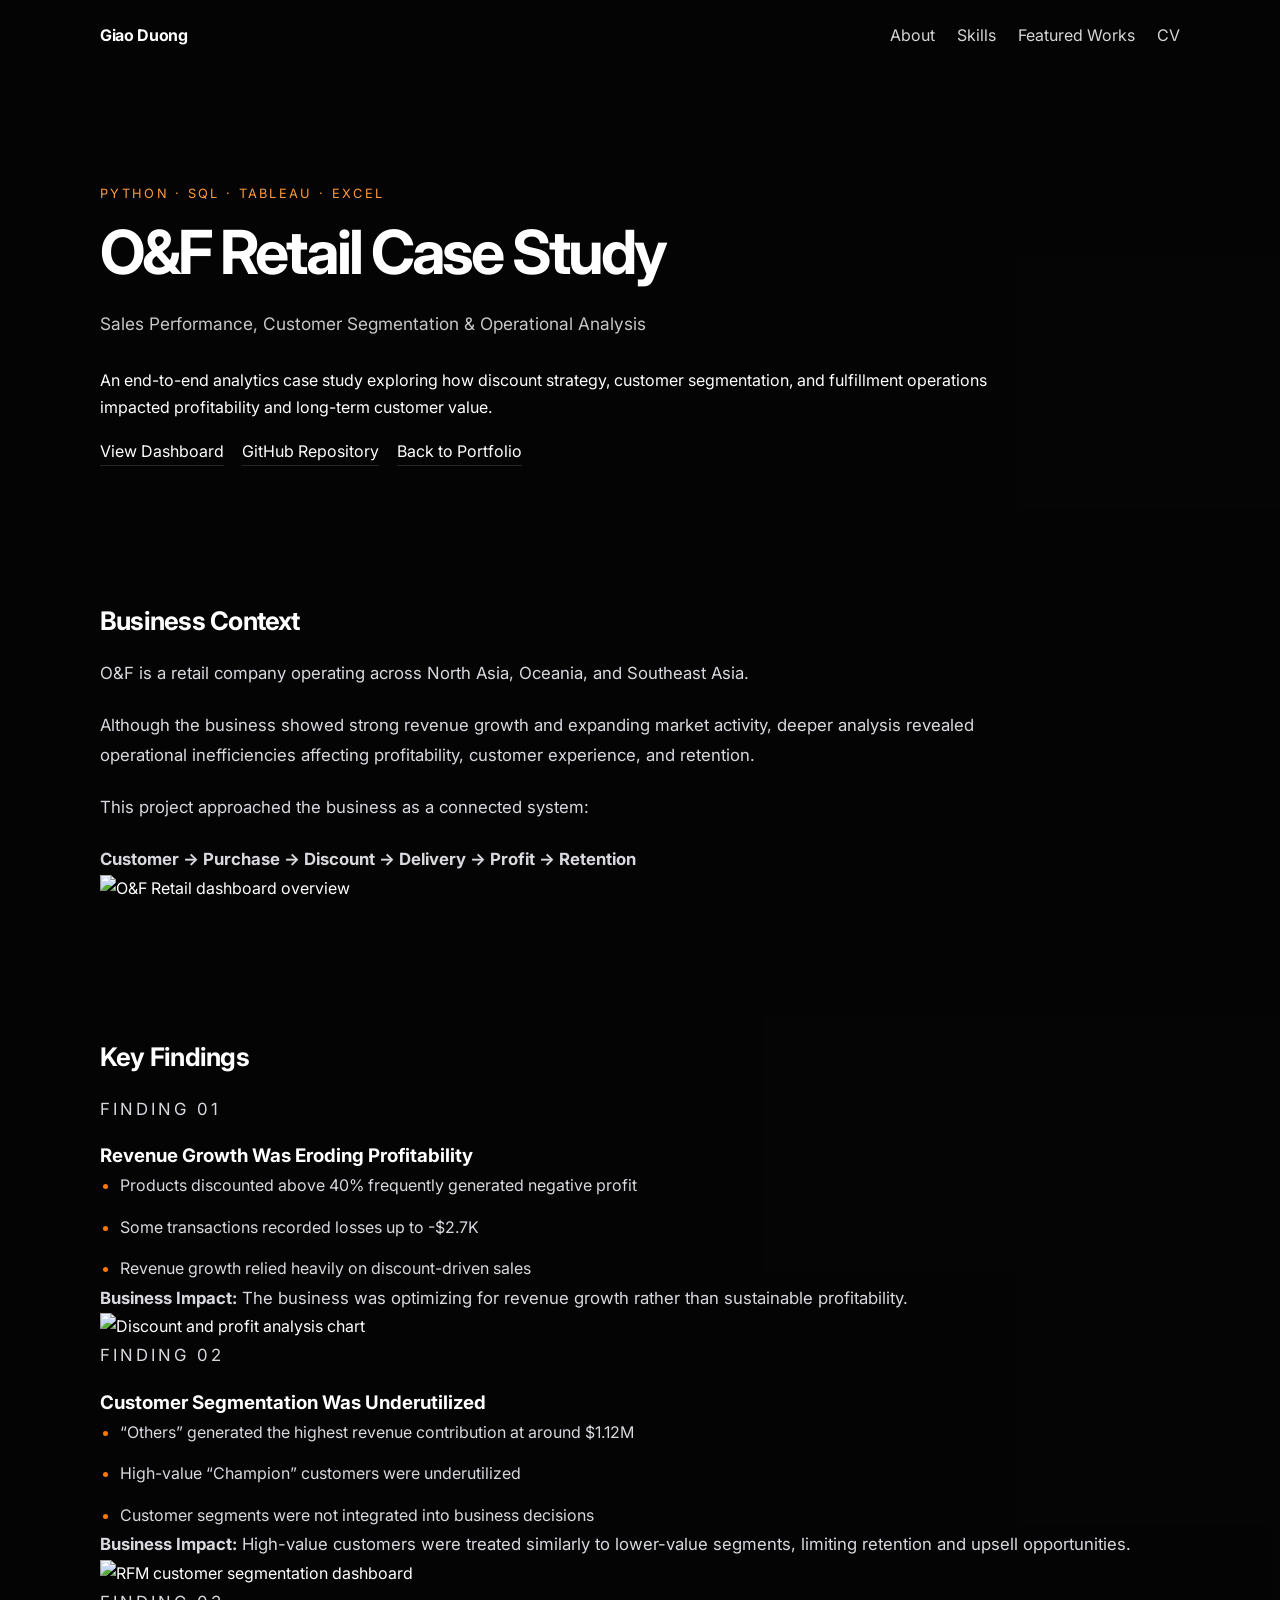
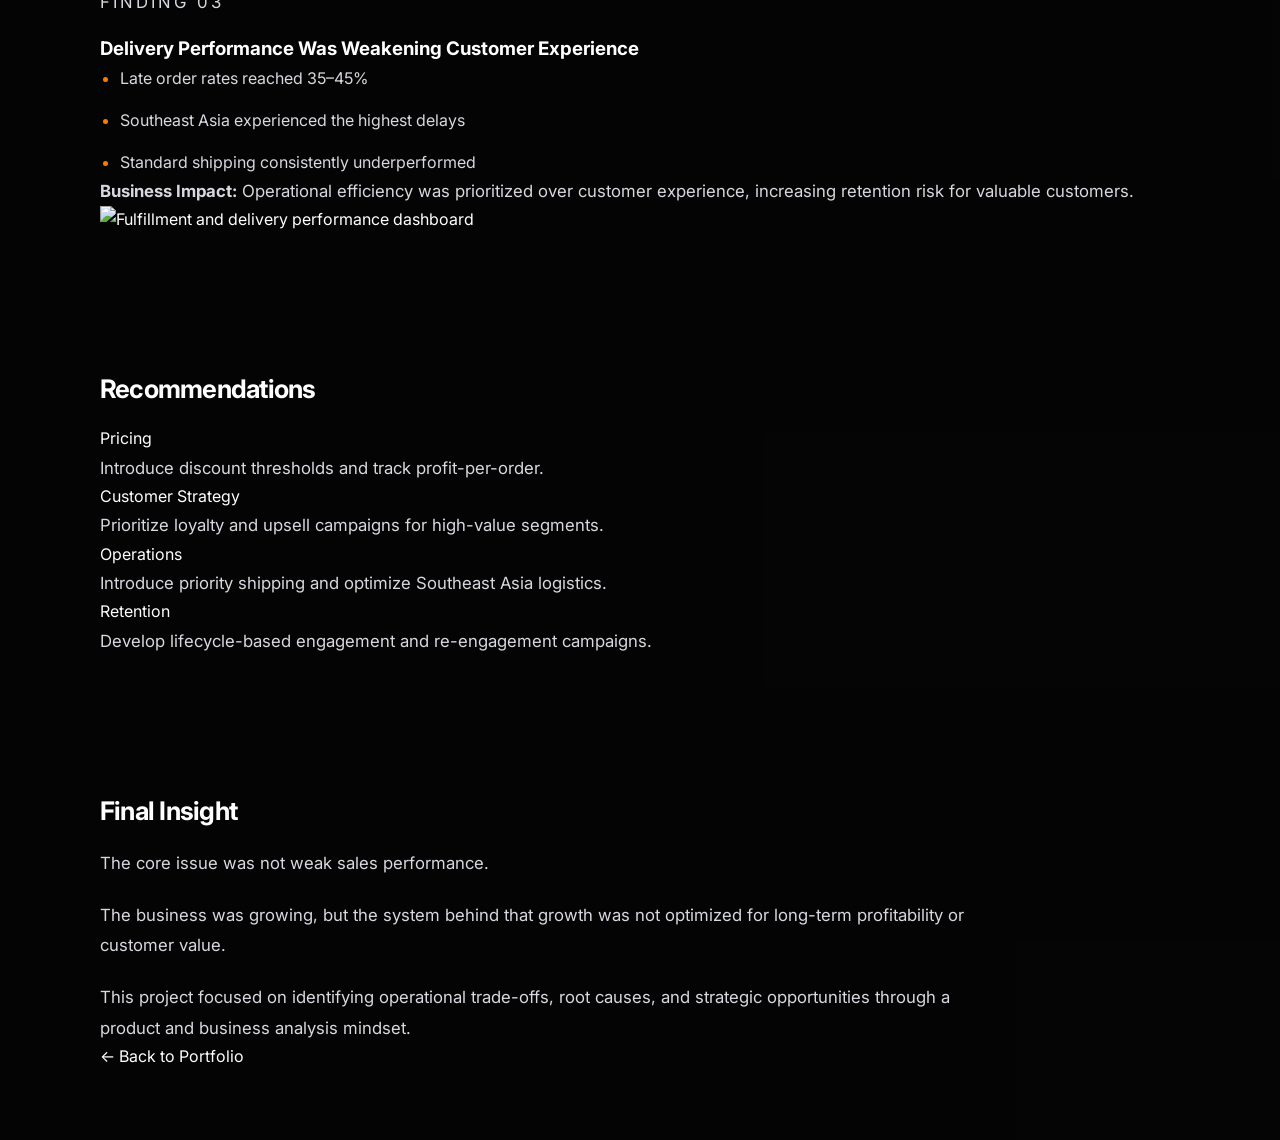
==== commit b981f5dd: "Update retail-sales.html" ====
--- a/projects/retail-sales.html
+++ b/projects/retail-sales.html
@@ -3,7 +3,8 @@
 <head>
   <meta charset="UTF-8" />
   <meta name="viewport" content="width=device-width, initial-scale=1.0" />
-  <title>Retail Sales Case Study | Giao Duong</title>
+
+  <title>O&F Retail Case Study | Giao Duong</title>
 
   <link rel="preconnect" href="https://fonts.googleapis.com" />
   <link rel="preconnect" href="https://fonts.gstatic.com" crossorigin />
@@ -22,111 +23,227 @@
 
       <nav class="menu">
         <a href="../index.html#about">About</a>
-        <a href="../index.html#experience">Experience</a>
-        <a href="../index.html#Featured Works">Featured Works</a>
+        <a href="../index.html#skills">Skills</a>
+        <a href="../index.html#projects">Featured Works</a>
         <a href="../index.html#cv">CV</a>
       </nav>
     </div>
   </header>
 
   <main>
+    <!-- HERO -->
     <section class="case-hero">
       <div class="container">
-        <p class="eyebrow">PYTHON · TABLEAU · CUSTOMER ANALYTICS</p>
+        <p class="eyebrow">PYTHON · SQL · TABLEAU · EXCEL</p>
 
         <h1 class="case-title">
-          Retail Sales & Customer Segmentation Analysis
+          O&F Retail Case Study
         </h1>
 
         <p class="case-lead">
-          An end-to-end analytics case study focused on sales performance,
-          discount impact, customer value, and operational efficiency.
+          Sales Performance, Customer Segmentation & Operational Analysis
         </p>
 
+        <div class="case-text">
+          <p>
+            An end-to-end analytics case study exploring how discount strategy,
+            customer segmentation, and fulfillment operations impacted profitability
+            and long-term customer value.
+          </p>
+        </div>
+
         <div class="project-links">
-          <a href="https://public.tableau.com/app/profile/nguyen.quynh.giao.duong/viz/OFRetailPerformanceCustomerInsights/Story1#1">View Dashboard</a>
+          <a href="#">View Dashboard</a>
           <a href="#">GitHub Repository</a>
-          <a href="../index.html#Featured Works">Back to Portfolio</a>
-        </div>
-      </div>
-    </section>
-
-    <section class="case-section">
-      <div class="container">
-        <h2>Goal</h2>
-        <p>
-          The goal of this project was to understand sales performance,
-          identify high-value customers, evaluate discount impact, and provide
-          actionable recommendations for business improvement.
-        </p>
-      </div>
-    </section>
-
-    <section class="case-section">
-      <div class="container">
-        <h2>Background Information</h2>
-        <p>
-          The dataset includes customer orders, sales, profit, discounts,
-          delivery performance, and customer-level information. The analysis
-          focused on understanding what drives revenue, margin, and customer value.
-        </p>
-      </div>
-    </section>
-
-    <section class="case-section">
-      <div class="container">
-        <h2>Process</h2>
-
-        <div class="case-grid">
-          <div class="case-card">
-            <h3>1. Data Cleaning</h3>
-            <p>
-              Cleaned missing values, standardized fields, checked duplicates,
-              and prepared the dataset for analysis.
-            </p>
-          </div>
-
-          <div class="case-card">
-            <h3>2. Customer Segmentation</h3>
-            <p>
-              Created RFM segmentation to identify high-value, loyal, at-risk,
-              and low-engagement customer groups.
-            </p>
-          </div>
-
-          <div class="case-card">
-            <h3>3. Dashboarding</h3>
-            <p>
-              Built Tableau dashboards to visualize sales performance,
-              discount impact, customer segments, and fulfillment efficiency.
-            </p>
-          </div>
-        </div>
-      </div>
-    </section>
-
-    <section class="case-section">
-      <div class="container">
-        <h2>Key Insights</h2>
-
-        <ul class="case-list">
-          <li>High discounting reduced profitability in several product groups.</li>
-          <li>Repeat customers contributed strongly to overall sales value.</li>
-          <li>Delivery delays created operational friction and potential churn risk.</li>
-          <li>Customer segmentation helped identify groups for targeted retention.</li>
-        </ul>
-      </div>
-    </section>
-
+          <a href="../index.html#projects">Back to Portfolio</a>
+        </div>
+      </div>
+    </section>
+
+    <!-- BUSINESS CONTEXT -->
+    <section class="case-section">
+      <div class="container">
+        <h2>Business Context</h2>
+
+        <div class="case-text">
+          <p>
+            O&F is a retail company operating across North Asia, Oceania,
+            and Southeast Asia.
+          </p>
+
+          <p>
+            Although the business showed strong revenue growth and expanding
+            market activity, deeper analysis revealed operational inefficiencies
+            affecting profitability, customer experience, and retention.
+          </p>
+
+          <p>
+            This project approached the business as a connected system:
+          </p>
+
+          <p>
+            <strong>Customer → Purchase → Discount → Delivery → Profit → Retention</strong>
+          </p>
+        </div>
+
+        <div class="case-image-block">
+          <img
+            src="../img/of-dashboard-overview.jpg"
+            alt="O&F Retail dashboard overview"
+          />
+        </div>
+      </div>
+    </section>
+
+    <!-- KEY FINDINGS -->
+    <section class="case-section">
+      <div class="container">
+        <h2>Key Findings</h2>
+
+        <!-- FINDING 1 -->
+        <article class="finding-block">
+          <div class="finding-content">
+            <p class="eyebrow">Finding 01</p>
+            <h3>Revenue Growth Was Eroding Profitability</h3>
+
+            <ul class="case-list">
+              <li>Products discounted above 40% frequently generated negative profit</li>
+              <li>Some transactions recorded losses up to -$2.7K</li>
+              <li>Revenue growth relied heavily on discount-driven sales</li>
+            </ul>
+
+            <p class="business-impact">
+              <strong>Business Impact:</strong>
+              The business was optimizing for revenue growth rather than
+              sustainable profitability.
+            </p>
+          </div>
+
+          <div class="case-image-block finding-image">
+            <img
+              src="../img/of-discount-profit.jpg"
+              alt="Discount and profit analysis chart"
+            />
+          </div>
+        </article>
+
+        <!-- FINDING 2 -->
+        <article class="finding-block">
+          <div class="finding-content">
+            <p class="eyebrow">Finding 02</p>
+            <h3>Customer Segmentation Was Underutilized</h3>
+
+            <ul class="case-list">
+              <li>“Others” generated the highest revenue contribution at around $1.12M</li>
+              <li>High-value “Champion” customers were underutilized</li>
+              <li>Customer segments were not integrated into business decisions</li>
+            </ul>
+
+            <p class="business-impact">
+              <strong>Business Impact:</strong>
+              High-value customers were treated similarly to lower-value segments,
+              limiting retention and upsell opportunities.
+            </p>
+          </div>
+
+          <div class="case-image-block finding-image">
+            <img
+              src="../img/of-rfm-dashboard.jpg"
+              alt="RFM customer segmentation dashboard"
+            />
+          </div>
+        </article>
+
+        <!-- FINDING 3 -->
+        <article class="finding-block">
+          <div class="finding-content">
+            <p class="eyebrow">Finding 03</p>
+            <h3>Delivery Performance Was Weakening Customer Experience</h3>
+
+            <ul class="case-list">
+              <li>Late order rates reached 35–45%</li>
+              <li>Southeast Asia experienced the highest delays</li>
+              <li>Standard shipping consistently underperformed</li>
+            </ul>
+
+            <p class="business-impact">
+              <strong>Business Impact:</strong>
+              Operational efficiency was prioritized over customer experience,
+              increasing retention risk for valuable customers.
+            </p>
+          </div>
+
+          <div class="case-image-block finding-image">
+            <img
+              src="../img/of-fulfillment-dashboard.jpg"
+              alt="Fulfillment and delivery performance dashboard"
+            />
+          </div>
+        </article>
+      </div>
+    </section>
+
+    <!-- RECOMMENDATIONS -->
     <section class="case-section">
       <div class="container">
         <h2>Recommendations</h2>
 
-        <p>
-          The business should monitor discount usage more carefully, prioritize
-          high-value customer retention, and improve fulfillment processes for
-          delayed orders.
-        </p>
+        <div class="recommendation-grid">
+          <div class="recommendation-card">
+            <span>Pricing</span>
+            <p>
+              Introduce discount thresholds and track profit-per-order.
+            </p>
+          </div>
+
+          <div class="recommendation-card">
+            <span>Customer Strategy</span>
+            <p>
+              Prioritize loyalty and upsell campaigns for high-value segments.
+            </p>
+          </div>
+
+          <div class="recommendation-card">
+            <span>Operations</span>
+            <p>
+              Introduce priority shipping and optimize Southeast Asia logistics.
+            </p>
+          </div>
+
+          <div class="recommendation-card">
+            <span>Retention</span>
+            <p>
+              Develop lifecycle-based engagement and re-engagement campaigns.
+            </p>
+          </div>
+        </div>
+      </div>
+    </section>
+
+    <!-- FINAL INSIGHT -->
+    <section class="case-section">
+      <div class="container">
+        <h2>Final Insight</h2>
+
+        <div class="case-text">
+          <p>
+            The core issue was not weak sales performance.
+          </p>
+
+          <p>
+            The business was growing, but the system behind that growth was not
+            optimized for long-term profitability or customer value.
+          </p>
+
+          <p>
+            This project focused on identifying operational trade-offs, root causes,
+            and strategic opportunities through a product and business analysis mindset.
+          </p>
+        </div>
+
+        <div class="back-link">
+          <a href="../index.html#projects">← Back to Portfolio</a>
+        </div>
       </div>
     </section>
   </main>
--- a/style.css
+++ b/style.css
@@ -1,99 +1,99 @@
 :root {
-  --bg: #050505;
-  --bg-soft: #0d0d0d;
-  --card: #101010;
-  --line: #262626;
-  --line-soft: #1b1b1b;
-  --text: #ffffff;
-  --muted: #c7c7c7;
-  --muted-2: #ff9a3d;
-  --accent: #ff7a00;
-  --accent-dark: #e56700;
-  --max-width: 1080px;
-  --radius: 14px;
+--bg: #050505;
+--bg-soft: #0d0d0d;
+--card: #101010;
+--line: #262626;
+--line-soft: #1b1b1b;
+--text: #ffffff;
+--muted: #c7c7c7;
+--muted-2: #ff9a3d;
+--accent: #ff7a00;
+--accent-dark: #e56700;
+--max-width: 1080px;
+--radius: 14px;
 }
 
 * {
-  margin: 0;
-  padding: 0;
-  box-sizing: border-box; 
+margin: 0;
+padding: 0;
+box-sizing: border-box; 
 }
 
 html {
-  scroll-behavior: smooth;
+scroll-behavior: smooth;
 }
 
 body {
-  font-family: "Inter", sans-serif;
-  background: var(--bg);
-  color: var(--text);
-  line-height: 1.72;
+font-family: "Inter", sans-serif;
+background: var(--bg);
+color: var(--text);
+line-height: 1.72;
 }
 
 img {
-  display: block;
-  max-width: 100%;
+display: block;
+max-width: 100%;
 }
 
 a {
-  text-decoration: none;
-  color: inherit;
+text-decoration: none;
+color: inherit;
 }
 
 .container {
-  width: min(100% - 32px, var(--max-width));
-  margin: 0 auto;
+width: min(100% - 32px, var(--max-width));
+margin: 0 auto;
 }
 
 .site-header {
-  position: sticky;
-  top: 0;
-  z-index: 50;
-  background: rgba(5, 5, 5, 0.92);
-  border-bottom: 1px solid transparent;
-  backdrop-filter: blur(8px);
-  transition: 0.25s ease;
+position: sticky;
+top: 0;
+z-index: 50;
+background: rgba(5, 5, 5, 0.92);
+border-bottom: 1px solid transparent;
+backdrop-filter: blur(8px);
+transition: 0.25s ease;
 }
 
 .site-header.scrolled {
-  border-bottom-color: var(--line);
+border-bottom-color: var(--line);
 }
 
 .nav {
-  min-height: 72px;
-  display: flex;
-  align-items: center;
-  justify-content: space-between;
-  gap: 20px;
+min-height: 72px;
+display: flex;
+align-items: center;
+justify-content: space-between;
+gap: 20px;
 }
 
 .brand {
-  font-weight: 700;
-  letter-spacing: -0.02em;
+font-weight: 700;
+letter-spacing: -0.02em;
 }
 
 .menu {
-  display: flex;
-  gap: 22px;
+display: flex;
+gap: 22px;
 }
 
 .menu a {
-  color: #d6d6d6;
+color: #d6d6d6;
 }
 
 .menu a.active,
 .menu a:hover {
-  color: var(--accent);
+color: var(--accent);
 }
 .social-links a,
 .project-links a,
 .cv-contact a {
-  color: var(--accent);
+color: var(--accent);
 }
 .social-links a:hover,
 .project-links a:hover,
 .cv-contact a:hover {
-  color: #ffffff;
+color: #ffffff;
 }
 
 .section-title,
@@ -107,7 +107,7 @@
 .blog-item h3,
 .cv-name,
 .cv-block h3 {
-  color: #ffffff;
+color: #ffffff;
 }
 
 .story-item p,
@@ -119,7 +119,7 @@
 .cv-main p,
 .cv-block p,
 .about-content p {
-  color: var(--muted);
+color: var(--muted);
 }
 
 .project-type,
@@ -130,95 +130,95 @@
 .blog-date,
 .last-edited,
 .stack-code {
-  color: var(--muted-2);
+color: var(--muted-2);
 }
 
 .filter-chip.active {
-  background: var(--accent);
-  border-color: var(--accent);
-  color: #ffffff;
+background: var(--accent);
+border-color: var(--accent);
+color: #ffffff;
 }
 
 .menu-toggle {
-  display: none;
-  width: 42px;
-  height: 42px;
-  border: 1px solid var(--line);
-  background: transparent;
-  border-radius: 12px;
-  cursor: pointer;
-  align-items: center;
-  justify-content: center;
-  flex-direction: column;
-  gap: 5px;
+display: none;
+width: 42px;
+height: 42px;
+border: 1px solid var(--line);
+background: transparent;
+border-radius: 12px;
+cursor: pointer;
+align-items: center;
+justify-content: center;
+flex-direction: column;
+gap: 5px;
 }
 
 .menu-toggle span {
-  width: 18px;
-  height: 2px;
-  border-radius: 999px;
-  background: var(--text);
+width: 18px;
+height: 2px;
+border-radius: 999px;
+background: var(--text);
 }
 
 .section {
-  padding: 72px 0;
+padding: 72px 0;
 }
 
 .hero {
-  padding-top: 80px;
+padding-top: 80px;
 }
 
 .hero-grid {
-  display: grid;
-  grid-template-columns: 1.2fr 0.8fr;
-  gap: 40px;
-  align-items: start;
+display: grid;
+grid-template-columns: 1.2fr 0.8fr;
+gap: 40px;
+align-items: start;
 }
 
 .eyebrow {
-  color: var(--muted-2);
-  text-transform: uppercase;
-  font-size: 0.8rem;
-  letter-spacing: 0.18em;
-  margin-bottom: 16px;
+color: var(--muted-2);
+text-transform: uppercase;
+font-size: 0.8rem;
+letter-spacing: 0.18em;
+margin-bottom: 16px;
 }
 
 .hero h1 {
-  font-size: clamp(2.2rem, 6vw, 4.5rem);
-  line-height: 1.08;
-  letter-spacing: -0.04em;
-  font-weight: 800;
-  max-width: 780px;
-  margin-bottom: 20px;
+font-size: clamp(2rem, 5vw, 3.8rem);
+line-height: 1.08;
+letter-spacing: -0.04em;
+font-weight: 800;
+max-width: 780px;
+margin-bottom: 20px;
 }
 
 .lead {
-  max-width: 760px;
-  color: var(--muted);
-  font-size: 1.04rem;
-  margin-bottom: 24px;
+max-width: 760px;
+color: var(--muted);
+font-size: 1.04rem;
+margin-bottom: 24px;
 }
 
 .socials {
-  display: flex;
-  flex-wrap: wrap;
-  gap: 12px;
+display: flex;
+flex-wrap: wrap;
+gap: 12px;
 }
 
 .socials a {
-  color: var(--muted);
-  border-bottom: 1px solid transparent;
-  transition: 0.25s ease;
+color: var(--muted);
+border-bottom: 1px solid transparent;
+transition: 0.25s ease;
 }
 
 .socials a:hover {
-  color: var(--text);
-  border-color: var(--text);
+color: var(--text);
+border-color: var(--text);
 }
 
 .hero-side {
-  display: grid;
-  gap: 16px;
+display: grid;
+gap: 16px;
 }
 
 .portrait-card,
@@ -231,101 +231,103 @@
 .blog-item,
 .cv-main,
 .cv-details {
-  background: rgba(16, 16, 16, 0.92);
-  border: 1px solid var(--line);
-  border-radius: var(--radius);
+background: rgba(16, 16, 16, 0.92);
+border: 1px solid var(--line);
+border-radius: var(--radius);
 }
 
 .portrait-card {
-  overflow: hidden;
+overflow: hidden;
 }
 
 .portrait-card img {
-  width: 100%;
-  aspect-ratio: 4 / 5;
-  object-fit: cover;
+width: 100%;
+aspect-ratio: 4 / 5;
+object-fit: cover;
 }
 
 .mini-note {
-  padding: 18px;
-  border: 1px solid var(--line);
-  border-radius: var(--radius);
-  background: #101010;
-  color: var(--muted);
+padding: 18px;
+border: 1px solid var(--line);
+border-radius: var(--radius);
+background: #101010;
+color: var(--muted);
 }
 
 .section-head {
-  margin-bottom: 24px;
+margin-bottom: 24px;
 }
 
 .section-head h2 {
-  font-size: clamp(1.6rem, 3vw, 2.2rem);
-  letter-spacing: -0.03em;
+font-size: clamp(1.3rem, 2vw, 1.9rem);
+line-height: 1.1;
+letter-spacing: -0.03em;
+font-weight: 700;
 }
 
 .content-grid.two-col {
-  display: grid;
-  grid-template-columns: 1.15fr 0.85fr;
-  gap: 20px;
+display: grid;
+grid-template-columns: 1.15fr 0.85fr;
+gap: 20px;
 }
 
 .text-card {
-  padding: 24px;
+padding: 24px;
 }
 
 .text-card h3 {
-  margin-bottom: 12px;
-  font-size: 1.05rem;
+margin-bottom: 12px;
+font-size: 1.05rem;
 }
 
 .text-card p + p {
-  margin-top: 14px;
+margin-top: 14px;
 }
 
 .clean-list {
-  list-style: none;
-  display: grid;
-  gap: 10px;
-  color: var(--muted);
-  margin-top: 10px;
+list-style: none;
+display: grid;
+gap: 10px;
+color: var(--muted);
+margin-top: 10px;
 }
 
 .clean-list li {
-  position: relative;
-  padding-left: 16px;
+position: relative;
+padding-left: 16px;
 }
 
 .clean-list li::before {
-  content: "–";
-  position: absolute;
-  left: 0;
-  color: var(--muted-2);
+content: "–";
+position: absolute;
+left: 0;
+color: var(--muted-2);
 }
 
 .timeline {
-  display: grid;
-  gap: 16px;
+display: grid;
+gap: 16px;
 }
 
 .timeline-item {
-  padding: 22px;
+padding: 22px;
 }
 
 .timeline-item time,
 .blog-item time {
-  display: block;
-  color: var(--muted-2);
-  font-size: 0.92rem;
-  margin-bottom: 8px;
+display: block;
+color: var(--muted-2);
+font-size: 0.92rem;
+margin-bottom: 8px;
 }
 
 .timeline-item h3,
 .project-card h3,
 .stack-item h3,
 .blog-item h3 {
-  font-size: 1.15rem;
-  margin-bottom: 8px;
-  letter-spacing: -0.02em;
+font-size: 1.15rem;
+margin-bottom: 8px;
+letter-spacing: -0.02em;
 }
 
 .timeline-item p,
@@ -333,858 +335,922 @@
 .stack-item p,
 .blog-item p,
 .cv-box p {
-  color: var(--muted);
+color: var(--muted);
 }
 
 .tag,
 .project-meta {
-  display: inline-block;
-  color: var(--muted-2);
-  font-size: 0.8rem;
-  text-transform: uppercase;
-  letter-spacing: 0.12em;
-  margin-bottom: 10px;
+display: inline-block;
+color: var(--muted-2);
+font-size: 0.8rem;
+text-transform: uppercase;
+letter-spacing: 0.12em;
+margin-bottom: 10px;
 }
 
 .projects-grid {
-  display: grid;
-  grid-template-columns: repeat(2, 1fr);
-  gap: 18px;
+display: grid;
+grid-template-columns: repeat(2, 1fr);
+gap: 18px;
 }
 
 .project-card {
-  padding: 22px;
+padding: 22px;
 }
 
 .project-links {
-  display: flex;
-  gap: 18px;
-  margin-top: 16px;
+display: flex;
+gap: 18px;
+margin-top: 16px;
 }
 
 .project-links a {
-  color: var(--text);
-  border-bottom: 1px solid var(--line);
+color: var(--text);
+border-bottom: 1px solid var(--line);
 }
 
 .stack-list,
 .blog-list {
-  display: grid;
-  gap: 16px;
+display: grid;
+gap: 16px;
 }
 
 .stack-item {
-  display: grid;
-  grid-template-columns: 72px 1fr;
-  gap: 18px;
-  padding: 22px;
-  align-items: start;
+display: grid;
+grid-template-columns: 72px 1fr;
+gap: 18px;
+padding: 22px;
+align-items: start;
 }
 
 .stack-code {
-  color: var(--muted-2);
-  font-weight: 700;
-  font-size: 0.95rem;
-  letter-spacing: 0.08em;
+color: var(--muted-2);
+font-weight: 700;
+font-size: 0.95rem;
+letter-spacing: 0.08em;
 }
 
 .blog-item {
-  padding: 22px;
+padding: 22px;
 }
 
 .cv-box {
-  padding: 26px;
-  display: flex;
-  align-items: center;
-  justify-content: space-between;
-  gap: 18px;
+padding: 26px;
+display: flex;
+align-items: center;
+justify-content: space-between;
+gap: 18px;
 }
 
 .cv-actions {
-  display: flex;
-  flex-wrap: wrap;
-  gap: 12px;
+display: flex;
+flex-wrap: wrap;
+gap: 12px;
 }
 
 .btn {
-  display: inline-flex;
-  align-items: center;
-  justify-content: center;
-  min-height: 46px;
-  padding: 0 18px;
-  border-radius: 999px;
-  background: var(--accent);
-  color:#ffffff;
-  font-weight: 700;
+display: inline-flex;
+align-items: center;
+justify-content: center;
+min-height: 46px;
+padding: 0 18px;
+border-radius: 999px;
+background: var(--accent);
+color:#ffffff;
+font-weight: 700;
 }
 .btn:hover {
-  background: var(--accent-dark);
+background: var(--accent-dark);
 }
 
 .btn-outline {
-  background: transparent;
-  color: #ffffff;
-  border: 1px solid var(--line);
+background: transparent;
+color: #ffffff;
+border: 1px solid var(--line);
 }
 
 .to-top {
-  position: fixed;
-  right: 18px;
-  bottom: 18px;
-  width: 42px;
-  height: 42px;
-  border-radius: 999px;
-  border: 1px solid var(--line);
-  background: rgba(16, 16, 16, 0.95);
-  color: var(--accent);
-  cursor: pointer;
-  opacity: 0;
-  pointer-events: none;
-  transform: translateY(10px);
-  transition: 0.25s ease;
+position: fixed;
+right: 18px;
+bottom: 18px;
+width: 42px;
+height: 42px;
+border-radius: 999px;
+border: 1px solid var(--line);
+background: rgba(16, 16, 16, 0.95);
+color: var(--accent);
+cursor: pointer;
+opacity: 0;
+pointer-events: none;
+transform: translateY(10px);
+transition: 0.25s ease;
 }
 
 .to-top.show {
-  opacity: 1;
-  pointer-events: auto;
-  transform: translateY(0);
+opacity: 1;
+pointer-events: auto;
+transform: translateY(0);
 }
 
 .reveal {
-  opacity: 0;
-  transform: translateY(18px);
-  transition: opacity 0.7s ease, transform 0.7s ease;
+opacity: 0;
+transform: translateY(18px);
+transition: opacity 0.7s ease, transform 0.7s ease;
 }
 
 .reveal.visible {
-  opacity: 1;
-  transform: translateY(0);
+opacity: 1;
+transform: translateY(0);
 }
 
 .delay-1 { transition-delay: 0.08s; }
 .delay-2 { transition-delay: 0.16s; }
 
 @media (max-width: 900px) {
-  .hero-grid,
-  .content-grid.two-col,
-  .projects-grid,
-  .cv-box,
-  .stack-item {
-    grid-template-columns: 1fr;
-  }
-
-  .cv-box {
-    align-items: flex-start;
-  }
+.hero-grid,
+.content-grid.two-col,
+.projects-grid,
+.cv-box,
+.stack-item {
+grid-template-columns: 1fr;
+}
+
+.cv-box {
+align-items: flex-start;
+}
 }
 
 @media (max-width: 760px) {
-  .menu-toggle {
-    display: inline-flex;
-  }
-
-  .menu {
-    display: none;
-    position: absolute;
-    top: calc(100% + 8px);
-    right: 16px;
-    left: 16px;
-    padding: 16px;
-    background: #111111;
-    border: 1px solid var(--line);
-    border-radius: 16px;
-    flex-direction: column;
-    gap: 12px;
-  }
-
-  .menu.open {
-    display: flex;
-  }
-
-  .section {
-    padding: 56px 0;
-  }
-
-  .hero {
-    padding-top: 56px;
-  }
-
-  .text-card,
-  .timeline-item,
-  .project-card,
-  .stack-item,
-  .blog-item,
-  .cv-box {
-    padding: 18px;
-  }
+.menu-toggle {
+display: inline-flex;
+}
+
+.menu {
+display: none;
+position: absolute;
+top: calc(100% + 8px);
+right: 16px;
+left: 16px;
+padding: 16px;
+background: #111111;
+border: 1px solid var(--line);
+border-radius: 16px;
+flex-direction: column;
+gap: 12px;
+}
+
+.menu.open {
+display: flex;
+}
+
+.section {
+padding: 56px 0;
+}
+
+.hero {
+padding-top: 56px;
+}
+
+.text-card,
+.timeline-item,
+.project-card,
+.stack-item,
+.blog-item,
+.cv-box {
+padding: 18px;
+}
 }
 .status-badge {
-  display: inline-flex;
-  align-items: center;
-  gap: 10px;
-  padding: 10px 18px;
-  border-radius: 999px;
-  background: rgba(255, 255, 255, 0.05);
-  border: 1px solid #2a2a2a;
-  color: #d1d5db;
-  font-family: "Inter", sans-serif;
-  font-size: 0.95rem;
-  font-weight: 500;
-  backdrop-filter: blur(10px);
-  box-shadow: inset 0 0 0 1px rgba(255, 255, 255, 0.02);
+display: inline-flex;
+align-items: center;
+gap: 10px;
+padding: 10px 18px;
+border-radius: 999px;
+background: rgba(255, 255, 255, 0.05);
+border: 1px solid #2a2a2a;
+color: #d1d5db;
+font-family: "Inter", sans-serif;
+font-size: 0.95rem;
+font-weight: 500;
+backdrop-filter: blur(10px);
+box-shadow: inset 0 0 0 1px rgba(255, 255, 255, 0.02);
 }
 
 .status-dot {
-  width: 10px;
-  height: 10px;
-  background-color: #22c55e;
-  border-radius: 50%;
-  box-shadow: 0 0 8px rgba(34, 197, 94, 0.7);
+width: 10px;
+height: 10px;
+background-color: #22c55e;
+border-radius: 50%;
+box-shadow: 0 0 8px rgba(34, 197, 94, 0.7);
 }
 /* Section cards - orange border style */
 .section:not(.hero) > .container {
-  position: relative;
-  padding: 42px;
-  border-radius: 28px;
-
-  background: rgba(16, 16, 16, 0.92);
-  backdrop-filter: blur(14px);
-
-  border: 1px solid rgba(16, 16, 16, 0.92);
-
-  box-shadow:
-    0 20px 60px rgba(0, 0, 0, 0.5),
-    inset 0 1px 0 rgba(255, 255, 255, 0.04);
+position: relative;
+padding: 42px;
+border-radius: 28px;
+
+background: rgba(16, 16, 16, 0.92);
+backdrop-filter: blur(14px);
+
+border: 1px solid rgba(16, 16, 16, 0.92);
+
+box-shadow:
+0 20px 60px rgba(0, 0, 0, 0.5),
+inset 0 1px 0 rgba(255, 255, 255, 0.04);
 }
 
 /* Glow cam nhẹ phía sau */
 .section:not(.hero) > .container::before {
-  content: "";
-  position: absolute;
-  inset: -1px;
-  border-radius: 28px;
-
-  background: linear-gradient(
-    135deg,
-    rgba(255, 122, 0, 0.25),
-    transparent 40%
-  );
-
-  filter: blur(40px);
-  opacity: 0.4;
-  z-index: -1;
+content: "";
+position: absolute;
+inset: -1px;
+border-radius: 28px;
+
+background: linear-gradient(
+135deg,
+rgba(255, 122, 0, 0.25),
+transparent 40%
+);
+
+filter: blur(40px);
+opacity: 0.4;
+z-index: -1;
 }
 .section:not(.hero) > .container {
-  border: 1px solid transparent;
-
-  background:
-    linear-gradient(#0c0c0c, #0c0c0c) padding-box,
-    linear-gradient(
-      135deg,
-      rgba(255,122,0,0.6),
-      rgba(255,255,255,0.08)
-    ) border-box;
+border: 1px solid transparent;
+
+background:
+linear-gradient(#0c0c0c, #0c0c0c) padding-box,
+linear-gradient(
+135deg,
+rgba(255,122,0,0.6),
+rgba(255,255,255,0.08)
+) border-box;
 }
 .section:not(.hero) > .container {
-  transition: all 0.3s ease;
+transition: all 0.3s ease;
 }
 
 .section:not(.hero) > .container:hover {
-  border-color: rgba(255, 122, 0, 0.5);
-  transform: translateY(-2px);
+border-color: rgba(255, 122, 0, 0.5);
+transform: translateY(-2px);
 }
 /* About layout */
 .about-grid {
-  display: grid;
-  grid-template-columns: 1.2fr 0.8fr;
-  gap: 32px;
-  align-items: center;
+display: grid;
+grid-template-columns: 1.2fr 0.8fr;
+gap: 32px;
+align-items: center;
 }
 
 /* Text */
 .about-text p {
-  margin-bottom: 16px;
-  color: var(--muted);
-  line-height: 1.7;
+margin-bottom: 16px;
+color: var(--muted);
+line-height: 1.7;
 }
 
 /* Image */
 .about-image {
-  position: relative;
-  border-radius: 20px;
-  overflow: hidden;
-
-  border: 1px solid rgba(255, 122, 0, 0.3);
-
-  background: rgba(16,16,16,0.8);
+position: relative;
+border-radius: 20px;
+overflow: hidden;
+
+border: 1px solid rgba(255, 122, 0, 0.3);
+
+background: rgba(16,16,16,0.8);
 }
 
 /* Image size */
 .about-image img {
-  width: 100%;
-  height: 100%;
-  object-fit: cover;
-  aspect-ratio: 4 / 5;
-  display: block;
+width: 100%;
+height: 100%;
+object-fit: cover;
+aspect-ratio: 4 / 5;
+display: block;
 }
 
 /* Glow nhẹ giống style bạn đang dùng */
 .about-image::before {
-  content: "";
-  position: absolute;
-  inset: -1px;
-  border-radius: 20px;
-
-  background: linear-gradient(
-    135deg,
-    rgba(255,122,0,0.25),
-    transparent 50%
-  );
-
-  filter: blur(30px);
-  opacity: 0.4;
-  z-index: -1;
+content: "";
+position: absolute;
+inset: -1px;
+border-radius: 20px;
+
+background: linear-gradient(
+135deg,
+rgba(255,122,0,0.25),
+transparent 50%
+);
+
+filter: blur(30px);
+opacity: 0.4;
+z-index: -1;
 }
 
 /* Hover nhẹ */
 .about-image img {
-  transition: transform 0.4s ease;
+transition: transform 0.4s ease;
 }
 
 .about-image:hover img {
-  transform: scale(1.05);
+transform: scale(1.05);
 }
 @media (max-width: 900px) {
-  .about-grid {
-    grid-template-columns: 1fr;
-  }
-
-  .about-image {
-    order: -1; 
-  }
-}
 .about-grid {
-  grid-template-columns: 1.4fr 0.6fr;
-}
+grid-template-columns: 1fr;
+}
+
 .about-image {
-  border-radius: 28px;
+order: -1; 
+}
+}
+.about-grid {
+grid-template-columns: 1.4fr 0.6fr;
+}
+.about-image {
+border-radius: 28px;
 }
 
 .tech-stack {
-  display: grid;
-  gap: 0;
-  border-top: 1px solid var(--line);
+display: grid;
+gap: 0;
+border-top: 1px solid var(--line);
 }
 
 .tech-row {
-  display: grid;
-  grid-template-columns: 230px 1fr;
-  gap: 28px;
-  padding: 24px 0;
-  border-bottom: 1px solid var(--line);
-  align-items: start;
+display: grid;
+grid-template-columns: 230px 1fr;
+gap: 28px;
+padding: 24px 0;
+border-bottom: 1px solid var(--line);
+align-items: start;
 }
 
 .tech-title {
-  color: var(--accent);
-  font-size: 0.86rem;
-  font-weight: 700;
-  letter-spacing: 0.14em;
-  text-transform: uppercase;
+color: var(--accent);
+font-size: 0.86rem;
+font-weight: 700;
+letter-spacing: 0.14em;
+text-transform: uppercase;
 }
 
 .tech-tags {
-  display: flex;
-  flex-wrap: wrap;
-  gap: 10px;
+display: flex;
+flex-wrap: wrap;
+gap: 10px;
 }
 
 .tech-tags span {
-  display: inline-flex;
-  align-items: center;
-  min-height: 34px;
-  padding: 7px 13px;
-  border-radius: 999px;
-  background: rgba(255, 122, 0, 0.08);
-  border: 1px solid rgba(255, 122, 0, 0.22);
-  color: var(--muted);
-  font-size: 0.94rem;
-  line-height: 1;
+display: inline-flex;
+align-items: center;
+min-height: 34px;
+padding: 7px 13px;
+border-radius: 999px;
+background: rgba(255, 122, 0, 0.08);
+border: 1px solid rgba(255, 122, 0, 0.22);
+color: var(--muted);
+font-size: 0.94rem;
+line-height: 1;
 }
 
 .tech-tags span:hover {
-  color: #ffffff;
-  border-color: rgba(255, 122, 0, 0.45);
-  background: rgba(255, 122, 0, 0.14);
+color: #ffffff;
+border-color: rgba(255, 122, 0, 0.45);
+background: rgba(255, 122, 0, 0.14);
 }
 
 @media (max-width: 760px) {
-  .tech-row {
-    grid-template-columns: 1fr;
-    gap: 12px;
-  }
+.tech-row {
+grid-template-columns: 1fr;
+gap: 12px;
+}
 }
 .experience-list {
-  border-top: 1px solid var(--line);
+border-top: 1px solid var(--line);
 }
 
 .experience-item {
-  display: grid;
-  grid-template-columns: 220px 1fr;
-  gap: 40px;
-  padding: 32px 0;
-  border-bottom: 1px solid var(--line);
+display: grid;
+grid-template-columns: 220px 1fr;
+gap: 40px;
+padding: 32px 0;
+border-bottom: 1px solid var(--line);
 }
 
 .experience-time {
-  color: var(--accent);
-  font-size: 0.95rem;
-  font-weight: 600;
+color: var(--accent);
+font-size: 0.95rem;
+font-weight: 600;
 }
 
 .experience-type {
-  color: var(--muted-2);
-  text-transform: uppercase;
-  letter-spacing: 0.14em;
-  font-size: 0.78rem;
-  font-weight: 700;
-  margin-bottom: 8px;
+color: var(--muted-2);
+text-transform: uppercase;
+letter-spacing: 0.14em;
+font-size: 0.78rem;
+font-weight: 700;
+margin-bottom: 8px;
 }
 
 .experience-content h3 {
-  color: #ffffff;
-  font-size: 1.2rem;
-  margin-bottom: 4px;
+color: #ffffff;
+font-size: 1.2rem;
+margin-bottom: 4px;
 }
 
 .experience-role {
-  color: var(--muted);
-  font-weight: 600;
-  margin-bottom: 10px;
+color: var(--muted);
+font-weight: 600;
+margin-bottom: 10px;
 }
 
 .experience-content p:last-child {
-  color: var(--muted);
-  max-width: 820px;
-  line-height: 1.7;
+color: var(--muted);
+max-width: 820px;
+line-height: 1.7;
 }
 
 @media (max-width: 760px) {
-  .experience-item {
-    grid-template-columns: 1fr;
-    gap: 10px;
-    padding: 26px 0;
-  }
+.experience-item {
+grid-template-columns: 1fr;
+gap: 10px;
+padding: 26px 0;
+}
 }
 /* Case Study Pages */
 .case-hero {
-  padding: 110px 0 70px;
+padding: 110px 0 70px;
   background: #rgba(5, 5, 5, 0.92);
+  background: rgba(5, 5, 5, 0.92);
 }
 
 .case-title {
-  max-width: 1000px;
-  font-size: clamp(2.4rem, 6vw, 4.8rem);
-  line-height: 1.05;
-  letter-spacing: -0.05em;
-  margin-bottom: 24px;
-  color: #ffffff;
+max-width: 1000px;
+font-size: clamp(2rem, 5vw, 3.8rem);
+line-height: 1.05;
+letter-spacing: -0.05em;
+margin-bottom: 24px;
+color: #ffffff;
 }
 
 .case-lead {
-  max-width: 900px;
-  color: var(--muted);
-  font-size: 1.08rem;
-  margin-bottom: 28px;
+max-width: 900px;
+color: var(--muted);
+font-size: 1.08rem;
+margin-bottom: 28px;
 }
 
 .case-section {
-  padding: 70px 0;
+padding: 70px 0;
   background: #rgba(5, 5, 5, 0.92);
+  background: rgba(5, 5, 5, 0.92);
 }
 
 .case-section .container {
-  max-width: 1100px;
+max-width: 1100px;
 }
 
 .case-section h2 {
-  font-size: clamp(1.8rem, 3vw, 2.6rem);
-  margin-bottom: 24px;
-  color: #ffffff;
+font-size: clamp(1.35rem, 2vw, 1.9rem);
+margin-bottom: 22px;
+color: #ffffff;
+line-height: 1.15;
+letter-spacing: -0.03em;
+font-weight: 700;
 }
 
 .case-section p {
-  color: #d8d8df;
-  font-size: 1.05rem;
-  max-width: 1100px;
-  line-height: 1.8;
+color: #d8d8df;
+font-size: 1.05rem;
+max-width: 1100px;
+line-height: 1.8;
 }
 
 .case-grid {
-  display: grid;
-  grid-template-columns: repeat(3, 1fr);
-  gap: 18px;
+display: grid;
+grid-template-columns: repeat(3, 1fr);
+gap: 18px;
 }
 
 .case-card {
-  padding: 24px;
-  border-radius: 18px;
-  background: rgba(255, 255, 255, 0.045);
-  border: 1px solid rgba(255, 255, 255, 0.12);
+padding: 24px;
+border-radius: 18px;
+background: rgba(255, 255, 255, 0.045);
+border: 1px solid rgba(255, 255, 255, 0.12);
 }
 
 .case-card h3 {
-  margin-bottom: 10px;
-  color: #ffffff;
+margin-bottom: 10px;
+color: #ffffff;
 }
 
 .case-list {
-  display: grid;
-  gap: 14px;
-  color: #d8d8df;
-  padding-left: 20px;
+display: grid;
+gap: 14px;
+color: #d8d8df;
+padding-left: 20px;
 }
 
 .case-list li::marker {
-  color: var(--accent);
+color: var(--accent);
 }
 
 @media (max-width: 900px) {
-  .case-grid {
-    grid-template-columns: 1fr;
-  }
+.case-grid {
+grid-template-columns: 1fr;
+}
 }
 
 .case-hero-image img {
-  width: 100%;
-  height: 500px;
-  object-fit: cover;
-  opacity: 0.92;
+width: 100%;
+height: 500px;
+object-fit: cover;
+opacity: 0.92;
 }
 
 .info-grid,
 .pain-grid {
-  display: grid;
-  grid-template-columns: repeat(4, 1fr);
-  gap: 18px;
+display: grid;
+grid-template-columns: repeat(4, 1fr);
+gap: 18px;
 }
 
 .info-card,
 .pain-card {
-  padding: 24px;
-  border-radius: 20px;
-
-  background:
-    linear-gradient(#111111, #111111) padding-box,
-    linear-gradient(
-      135deg,
-      rgba(255,122,0,0.55),
-      rgba(255,255,255,0.06)
-    ) border-box;
-
-  border: 1px solid transparent;
+padding: 24px;
+border-radius: 20px;
+
+background:
+linear-gradient(#111111, #111111) padding-box,
+linear-gradient(
+135deg,
+rgba(255,122,0,0.55),
+rgba(255,255,255,0.06)
+) border-box;
+
+border: 1px solid transparent;
 }
 
 .info-card span {
-  display: block;
-  color: var(--accent);
-  margin-bottom: 10px;
-  font-size: 0.85rem;
-  text-transform: uppercase;
-  letter-spacing: 0.12em;
+display: block;
+color: var(--accent);
+margin-bottom: 10px;
+font-size: 0.85rem;
+text-transform: uppercase;
+letter-spacing: 0.12em;
 }
 
 .pain-icon {
-  font-size: 2rem;
-  margin-bottom: 14px;
+font-size: 2rem;
+margin-bottom: 14px;
 }
 
 .case-text {
-  max-width: 900px;
-  display: grid;
-  gap: 22px;
+max-width: 900px;
+display: grid;
+gap: 22px;
 }
 
 .table-wrapper {
-  overflow-x: auto;
+overflow-x: auto;
 }
 
 .case-table {
-  width: 100%;
-  border-collapse: collapse;
+width: 100%;
+border-collapse: collapse;
 }
 
 .case-table th,
 .case-table td {
-  padding: 18px;
-  border: 1px solid rgba(255,255,255,0.08);
-  text-align: left;
+padding: 18px;
+border: 1px solid rgba(255,255,255,0.08);
+text-align: left;
 }
 
 .case-table th {
-  color: #ffffff;
-  background: rgba(255,122,0,0.08);
+color: #ffffff;
+background: rgba(255,122,0,0.08);
 }
 
 .case-table td {
-  color: #d8d8df;
+color: #d8d8df;
 }
 
 @media (max-width: 900px) {
-  .info-grid,
-  .pain-grid {
-    grid-template-columns: 1fr;
-  }
-
-  .case-hero-image img {
-    height: 300px;
-  }
+.info-grid,
+.pain-grid {
+grid-template-columns: 1fr;
+}
+
+.case-hero-image img {
+height: 300px;
+}
 }
 /* BPMN Collapsible */
 .bpmn-dropdown {
-  margin-top: 36px;
-  border-radius: 22px;
-  overflow: hidden;
-
-  background:
-    linear-gradient(#111111, #111111) padding-box,
-    linear-gradient(
-      135deg,
-      rgba(255,122,0,0.5),
-      rgba(255,255,255,0.06)
-    ) border-box;
-
-  border: 1px solid transparent;
+margin-top: 36px;
+border-radius: 22px;
+overflow: hidden;
+
+background:
+linear-gradient(#111111, #111111) padding-box,
+linear-gradient(
+135deg,
+rgba(255,122,0,0.5),
+rgba(255,255,255,0.06)
+) border-box;
+
+border: 1px solid transparent;
 }
 
 /* Header */
 .bpmn-dropdown summary {
-  list-style: none;
-  cursor: pointer;
-
-  display: flex;
-  align-items: center;
-  justify-content: space-between;
-
-  gap: 16px;
-
-  padding: 22px 26px;
-
-  color: #ffffff;
-  font-weight: 600;
-  font-size: 1rem;
-
-  transition: 0.3s ease;
+list-style: none;
+cursor: pointer;
+
+display: flex;
+align-items: center;
+justify-content: space-between;
+
+gap: 16px;
+
+padding: 22px 26px;
+
+color: #ffffff;
+font-weight: 600;
+font-size: 1rem;
+
+transition: 0.3s ease;
 }
 
 /* Remove default arrow */
 .bpmn-dropdown summary::-webkit-details-marker {
-  display: none;
+display: none;
 }
 
 /* Hover */
 .bpmn-dropdown summary:hover {
-  background: rgba(255,122,0,0.05);
+background: rgba(255,122,0,0.05);
 }
 
 /* Small text */
 .bpmn-dropdown summary span {
-  color: var(--muted);
-  font-size: 0.9rem;
-  font-weight: 400;
+color: var(--muted);
+font-size: 0.9rem;
+font-weight: 400;
 }
 
 /* Open state */
 .bpmn-dropdown[open] summary {
-  border-bottom: 1px solid rgba(255,255,255,0.06);
+border-bottom: 1px solid rgba(255,255,255,0.06);
 }
 
 /* Content */
 .bpmn-content {
-  padding: 26px;
+padding: 26px;
 }
 
 /* Description */
 .bpmn-note {
-  color: var(--muted);
-  margin-bottom: 22px;
-  line-height: 1.7;
+color: var(--muted);
+margin-bottom: 22px;
+line-height: 1.7;
 }
 
 /* Smooth image */
 .bpmn-content img {
-  border-radius: 20px;
+border-radius: 20px;
+}
+
+
+.figma-main-dropdown {
+margin-top: 36px;
+border-radius: 22px;
+overflow: hidden;
+
+background:
+linear-gradient(#111111, #111111) padding-box,
+linear-gradient(
+135deg,
+rgba(255,122,0,0.5),
+rgba(255,255,255,0.06)
+) border-box;
+
+border: 1px solid transparent;
+}
+
+/* Header */
+.figma-main-dropdown summary {
+list-style: none;
+cursor: pointer;
+
+display: flex;
+align-items: center;
+justify-content: space-between;
+
+gap: 16px;
+
+padding: 22px 26px;
+
+color: #ffffff;
+font-weight: 600;
+font-size: 1rem;
+
+transition: 0.3s ease;
+}
+
+/* Remove default arrow */
+.figma-main-dropdown:-webkit-details-marker {
+display: none;
+}
+
+/* Hover */
+.figma-main-dropdown:hover {
+background: rgba(255,122,0,0.05);
+}
+
+/* Small text */
+.figma-main-dropdown summary span {
+color: var(--muted);
+font-size: 0.9rem;
+font-weight: 400;
+}
+
+/* Open state */
+.figma-main-dropdown[open] summary {
+border-bottom: 1px solid rgba(255,255,255,0.06);
 }
 /* =========================
-   Mobile Responsive Fix
+  Mobile Responsive Fix
 ========================= */
 
 @media (max-width: 900px) {
-  .container {
-    width: min(100% - 28px, var(--max-width));
-  }
-
-  .hero-grid,
-  .about-grid,
-  .projects-grid,
-  .case-grid {
-    grid-template-columns: 1fr;
-  }
-
-  .hero-side {
-    order: -1;
-  }
-
-  .section-card {
-    padding: 28px;
-  }
-  
-  .portrait-card {
-    max-width: 360px;
-    margin: 0 auto;
-  }
+.container {
+width: min(100% - 28px, var(--max-width));
+}
+
+.hero-grid,
+.about-grid,
+.projects-grid,
+.case-grid {
+grid-template-columns: 1fr;
+}
+
+.hero-side {
+order: -1;
+}
+
+.section-card {
+padding: 28px;
+}
+
+.portrait-card {
+max-width: 360px;
+margin: 0 auto;
+}
 }
 
 @media (max-width: 760px) {
-  body {
-    line-height: 1.6;
-  }
-
-  .nav {
-    min-height: 64px;
-  }
-
-  .brand {
-    font-size: 0.95rem;
-  }
-
-  .menu-toggle {
-    display: inline-flex;
-  }
-
-  .menu {
-    display: none;
-    position: absolute;
-    top: calc(100% + 8px);
-    right: 14px;
-    left: 14px;
-    padding: 16px;
-    background: #111111;
-    border: 1px solid var(--line);
-    border-radius: 16px;
-    flex-direction: column;
-    gap: 12px;
-    z-index: 100;
-  }
-
-  .menu.open {
-    display: flex;
-  }
-
-  .section {
-    padding: 42px 0;
-  }
-
-  .hero {
-    padding-top: 42px;
-  }
-
-  .hero h1 {
-    font-size: clamp(2.4rem, 12vw, 4rem);
-    line-height: 1.02;
-    letter-spacing: -0.05em;
-  }
-
-  .lead {
-    font-size: 0.98rem;
-  }
-
-  .section-head h2,
-  .section-title {
-    font-size: 2rem;
-  }
-
-  .section-card,
-  .text-card,
-  .timeline-item,
-  .project-card,
-  .stack-item,
-  .blog-item,
-  .cv-box {
-    padding: 22px;
-    border-radius: 20px;
-  }
-
-  .about-grid {
-    grid-template-columns: 1fr;
-    gap: 22px;
-  }
-
-  .about-image {
-    order: -1;
-  }
-
-  .experience-item,
-  .tech-row,
-  .stack-item {
-    grid-template-columns: 1fr;
-    gap: 12px;
-  }
-
-  .projects-grid {
-    grid-template-columns: 1fr;
-  }
-
-  .cv-box {
-    flex-direction: column;
-    align-items: flex-start;
-  }
-
-  .project-links,
-  .socials,
-  .cv-actions {
-    flex-wrap: wrap;
-  }
-
-  .status-badge {
-    width: fit-content;
-    font-size: 0.85rem;
-    padding: 8px 14px;
-  }
+body {
+line-height: 1.6;
+}
+
+.nav {
+min-height: 64px;
+}
+
+.brand {
+font-size: 0.95rem;
+}
+
+.menu-toggle {
+display: inline-flex;
+}
+
+.menu {
+display: none;
+position: absolute;
+top: calc(100% + 8px);
+right: 14px;
+left: 14px;
+padding: 16px;
+background: #111111;
+border: 1px solid var(--line);
+border-radius: 16px;
+flex-direction: column;
+gap: 12px;
+z-index: 100;
+}
+
+.menu.open {
+display: flex;
+}
+
+.section {
+padding: 42px 0;
+}
+
+.hero {
+padding-top: 42px;
+}
+
+.hero h1 {
+font-size: clamp(2rem, 5vw, 3.8rem);
+line-height: 1.02;
+letter-spacing: -0.05em;
+}
+
+.lead {
+font-size: 0.98rem;
+}
+
+.section-head h2,
+.section-title {
+font-size: 2rem;
+}
+
+.section-card,
+.text-card,
+.timeline-item,
+.project-card,
+.stack-item,
+.blog-item,
+.cv-box {
+padding: 22px;
+border-radius: 20px;
+}
+
+.about-grid {
+grid-template-columns: 1fr;
+gap: 22px;
+}
+
+.about-image {
+order: -1;
+}
+
+.experience-item,
+.tech-row,
+.stack-item {
+grid-template-columns: 1fr;
+gap: 12px;
+}
+
+.projects-grid {
+grid-template-columns: 1fr;
+}
+
+.cv-box {
+flex-direction: column;
+align-items: flex-start;
+}
+
+.project-links,
+.socials,
+.cv-actions {
+flex-wrap: wrap;
+}
+
+.status-badge {
+width: fit-content;
+font-size: 0.85rem;
+padding: 8px 14px;
+}
 }
 
 @media (max-width: 480px) {
-  .container {
-    width: min(100% - 22px, var(--max-width));
-  }
-
-  .hero h1 {
-    font-size: 2.55rem;
-  }
-
-  .section-card {
-    padding: 18px;
-  }
-
-  .project-card,
-  .timeline-item,
-  .stack-item,
-  .cv-box {
-    padding: 18px;
-  }
-
-  .tech-tags {
-    gap: 8px;
-  }
-
-  .tech-tags span,
-  .tech-tags a {
-    font-size: 0.84rem;
-    padding: 7px 11px;
-  }
-
-  .to-top {
-    right: 14px;
-    bottom: 14px;
-  }
-}
+.container {
+width: min(100% - 22px, var(--max-width));
+}
+
+.hero h1 {
+font-size: 2.55rem;
+}
+
+.section-card {
+padding: 18px;
+}
+
+.project-card,
+.timeline-item,
+.stack-item,
+.cv-box {
+padding: 18px;
+}
+
+.tech-tags {
+gap: 8px;
+}
+
+.tech-tags span,
+.tech-tags a {
+font-size: 0.84rem;
+padding: 7px 11px;
+}
+
+.to-top {
+right: 14px;
+bottom: 14px;
+}
+}
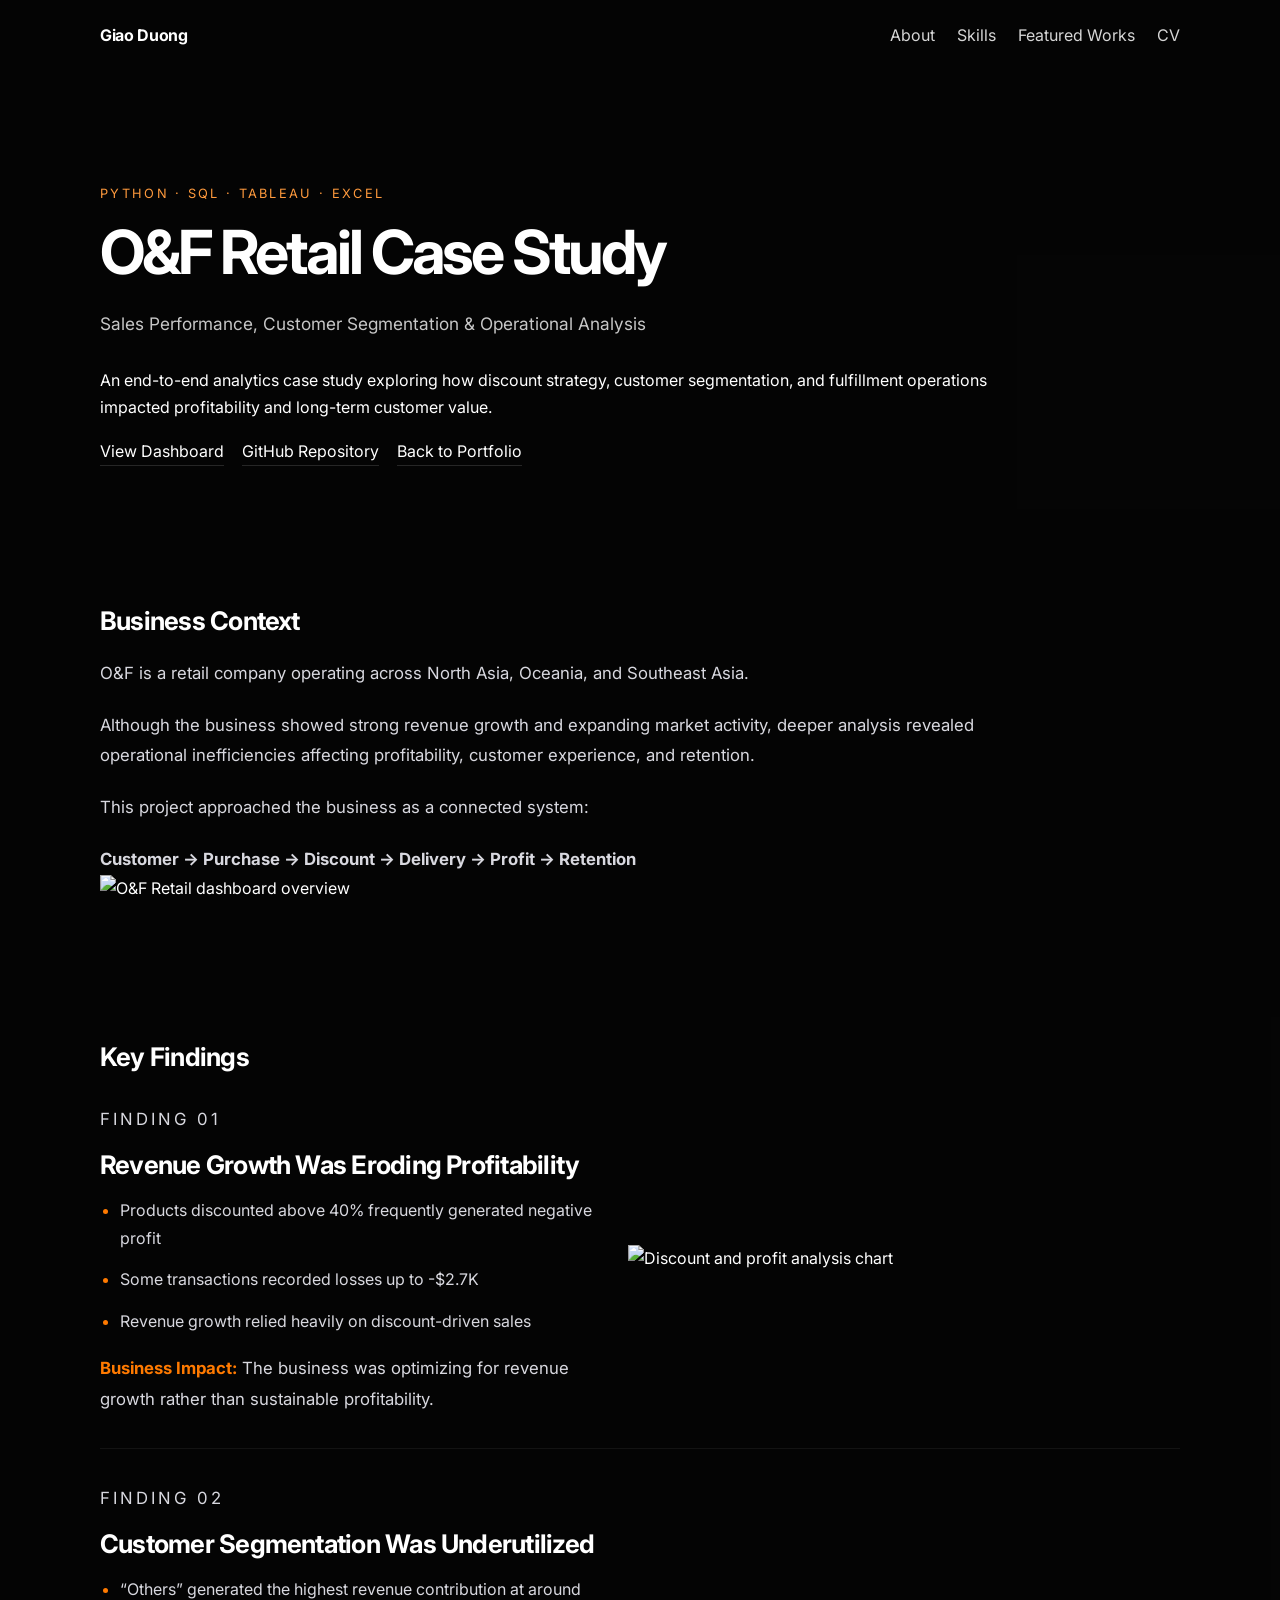
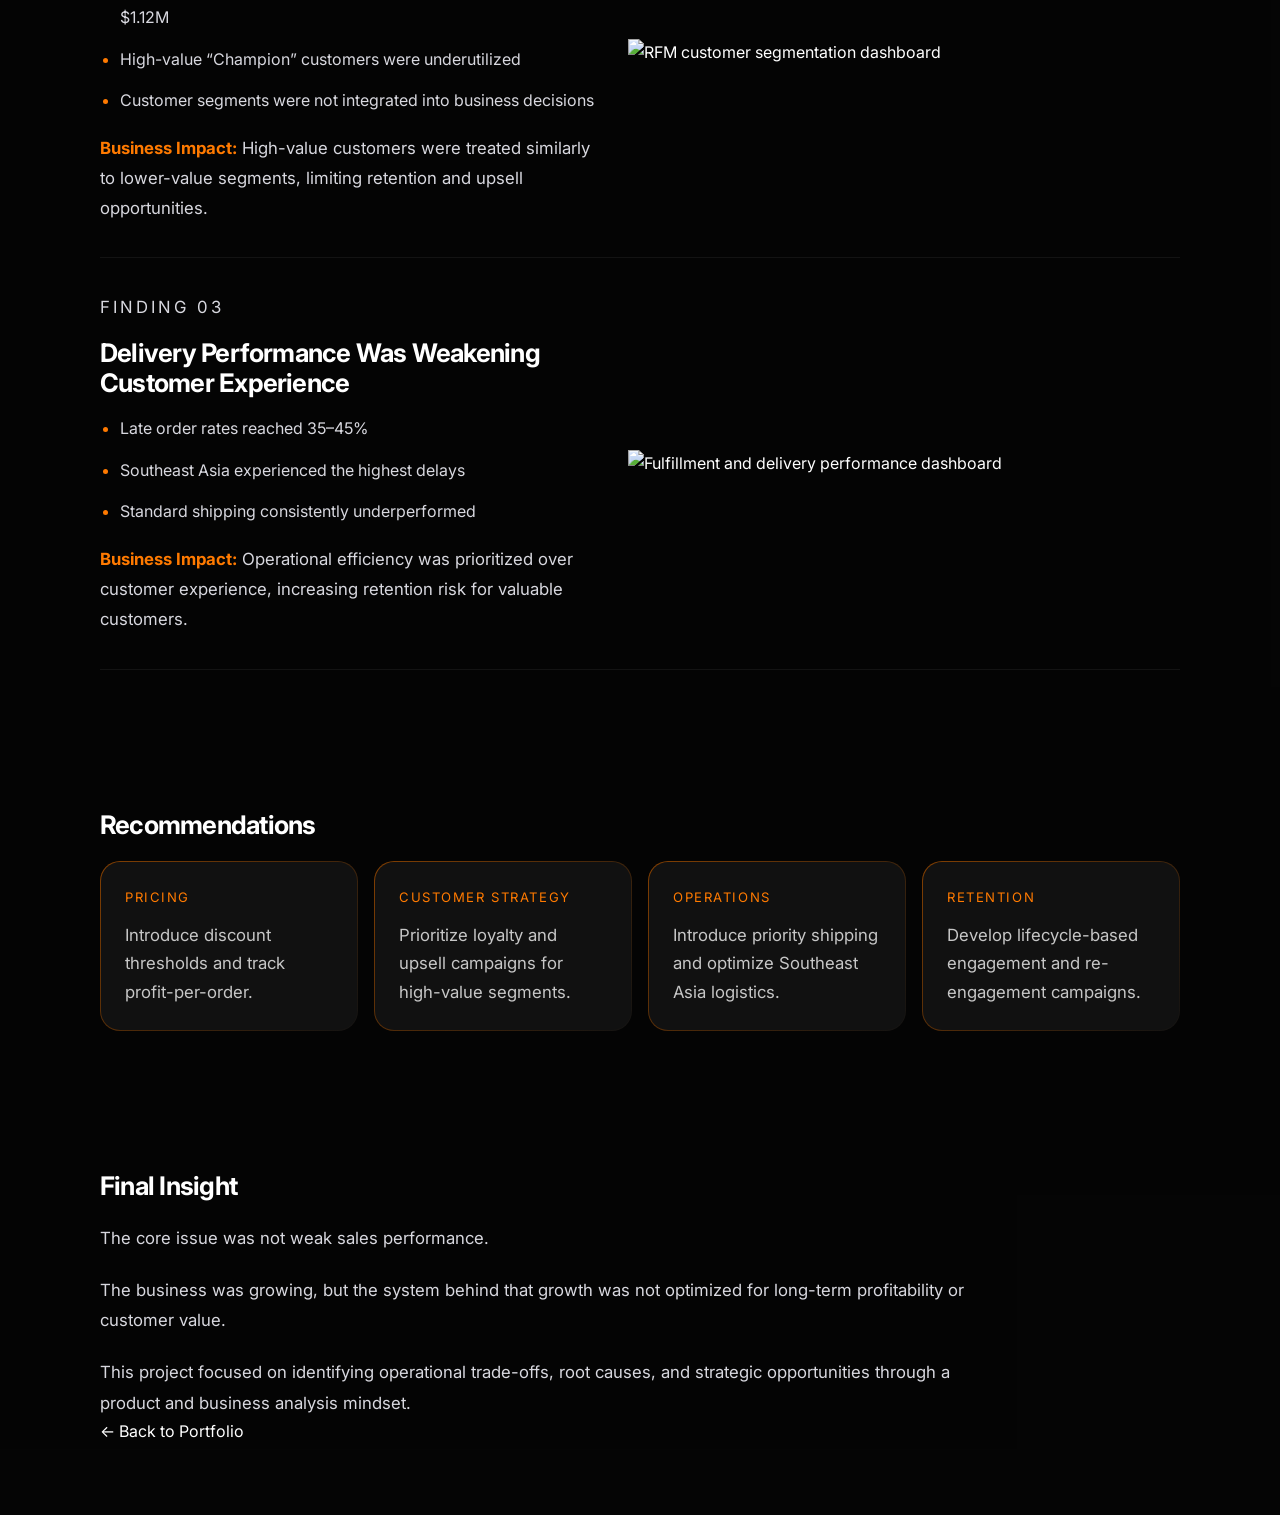
==== commit ce2fcc71: "Update retail-sales.html" ====
--- a/projects/retail-sales.html
+++ b/projects/retail-sales.html
@@ -53,7 +53,7 @@
         </div>
 
         <div class="project-links">
-          <a href="#">View Dashboard</a>
+          <a href="https://public.tableau.com/app/profile/nguyen.quynh.giao.duong/viz/OFRetailPerformanceCustomerInsights/Story1#1">View Dashboard</a>
           <a href="#">GitHub Repository</a>
           <a href="../index.html#projects">Back to Portfolio</a>
         </div>
--- a/style.css
+++ b/style.css
@@ -1081,6 +1081,80 @@
 .figma-main-dropdown[open] summary {
 border-bottom: 1px solid rgba(255,255,255,0.06);
 }
+/* O&F Retail Case Study */
+.finding-block {
+  display: grid;
+  grid-template-columns: 0.95fr 1.05fr;
+  gap: 28px;
+  align-items: center;
+  padding: 34px 0;
+  border-bottom: 1px solid rgba(255,255,255,0.06);
+}
+
+.finding-block:first-of-type {
+  padding-top: 10px;
+}
+
+.finding-content h3 {
+  color: #ffffff;
+  font-size: clamp(1.35rem, 2vw, 1.9rem);
+  line-height: 1.15;
+  letter-spacing: -0.03em;
+  margin-bottom: 18px;
+}
+
+.business-impact {
+  margin-top: 18px;
+  color: var(--muted);
+}
+
+.business-impact strong {
+  color: var(--accent);
+}
+
+.finding-image {
+  margin-top: 0;
+}
+
+.recommendation-grid {
+  display: grid;
+  grid-template-columns: repeat(4, 1fr);
+  gap: 16px;
+}
+
+.recommendation-card {
+  padding: 24px;
+  border-radius: 20px;
+  background:
+    linear-gradient(#111111, #111111) padding-box,
+    linear-gradient(
+      135deg,
+      rgba(255,122,0,0.5),
+      rgba(255,255,255,0.06)
+    ) border-box;
+  border: 1px solid transparent;
+}
+
+.recommendation-card span {
+  display: block;
+  color: var(--accent);
+  font-size: 0.82rem;
+  text-transform: uppercase;
+  letter-spacing: 0.12em;
+  margin-bottom: 12px;
+}
+
+.recommendation-card p {
+  color: var(--muted);
+  line-height: 1.7;
+}
+
+@media (max-width: 900px) {
+  .finding-block,
+  .recommendation-grid {
+    grid-template-columns: 1fr;
+  }
+}
 /* =========================
   Mobile Responsive Fix
 ========================= */
